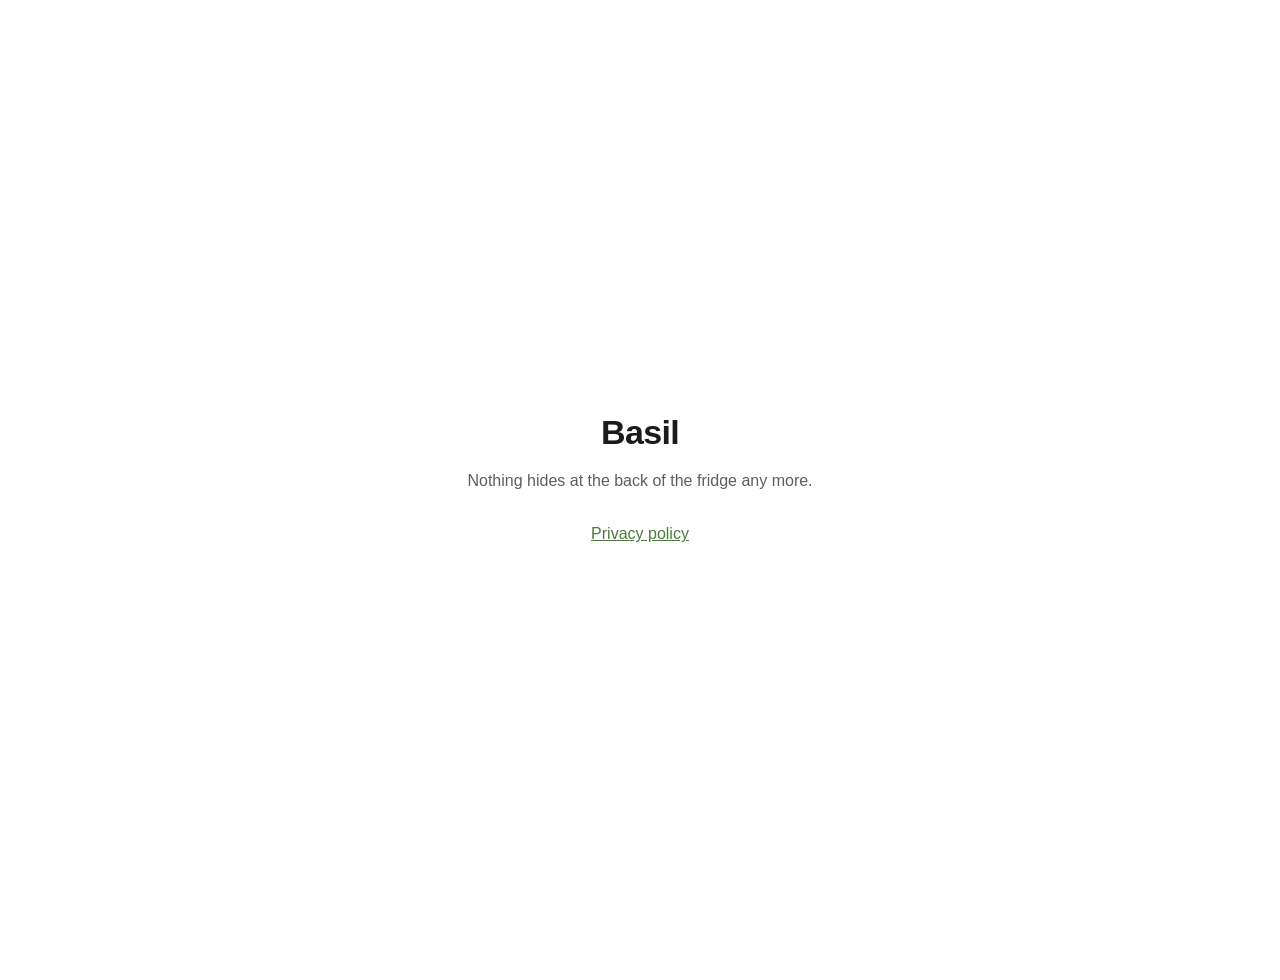
==== index.html @ 4e216441 "Trang Basil và chính sách quyền riêng tư Co-Authored-By: Claude Opus 5 <noreply@anthropic.com>" ====
<!doctype html>
<html lang="en">
<head>
<meta charset="utf-8">
<meta name="viewport" content="width=device-width, initial-scale=1">
<title>Basil</title>
<style>
  :root {
    color-scheme: light dark;
    --bg: #ffffff; --fg: #1a1c19; --muted: #5b6157; --accent: #4b7a3c;
  }
  @media (prefers-color-scheme: dark) {
    :root { --bg: #12140f; --fg: #e3e5de; --muted: #a8b0a2; --accent: #9ccb87; }
  }
  body {
    margin: 0; min-height: 100vh; display: grid; place-items: center;
    padding: 40px 20px; background: var(--bg); color: var(--fg);
    font: 16px/1.6 -apple-system, BlinkMacSystemFont, "Segoe UI", Roboto, Helvetica, Arial, sans-serif;
  }
  main { max-width: 460px; text-align: center; }
  h1 { font-size: 34px; margin: 0 0 8px; letter-spacing: -0.02em; }
  p { color: var(--muted); margin: 0 0 28px; }
  a { color: var(--accent); }
</style>
</head>
<body>
<main>
  <h1>Basil</h1>
  <p>Nothing hides at the back of the fridge any more.</p>
  <p><a href="privacy.html">Privacy policy</a></p>
</main>
</body>
</html>
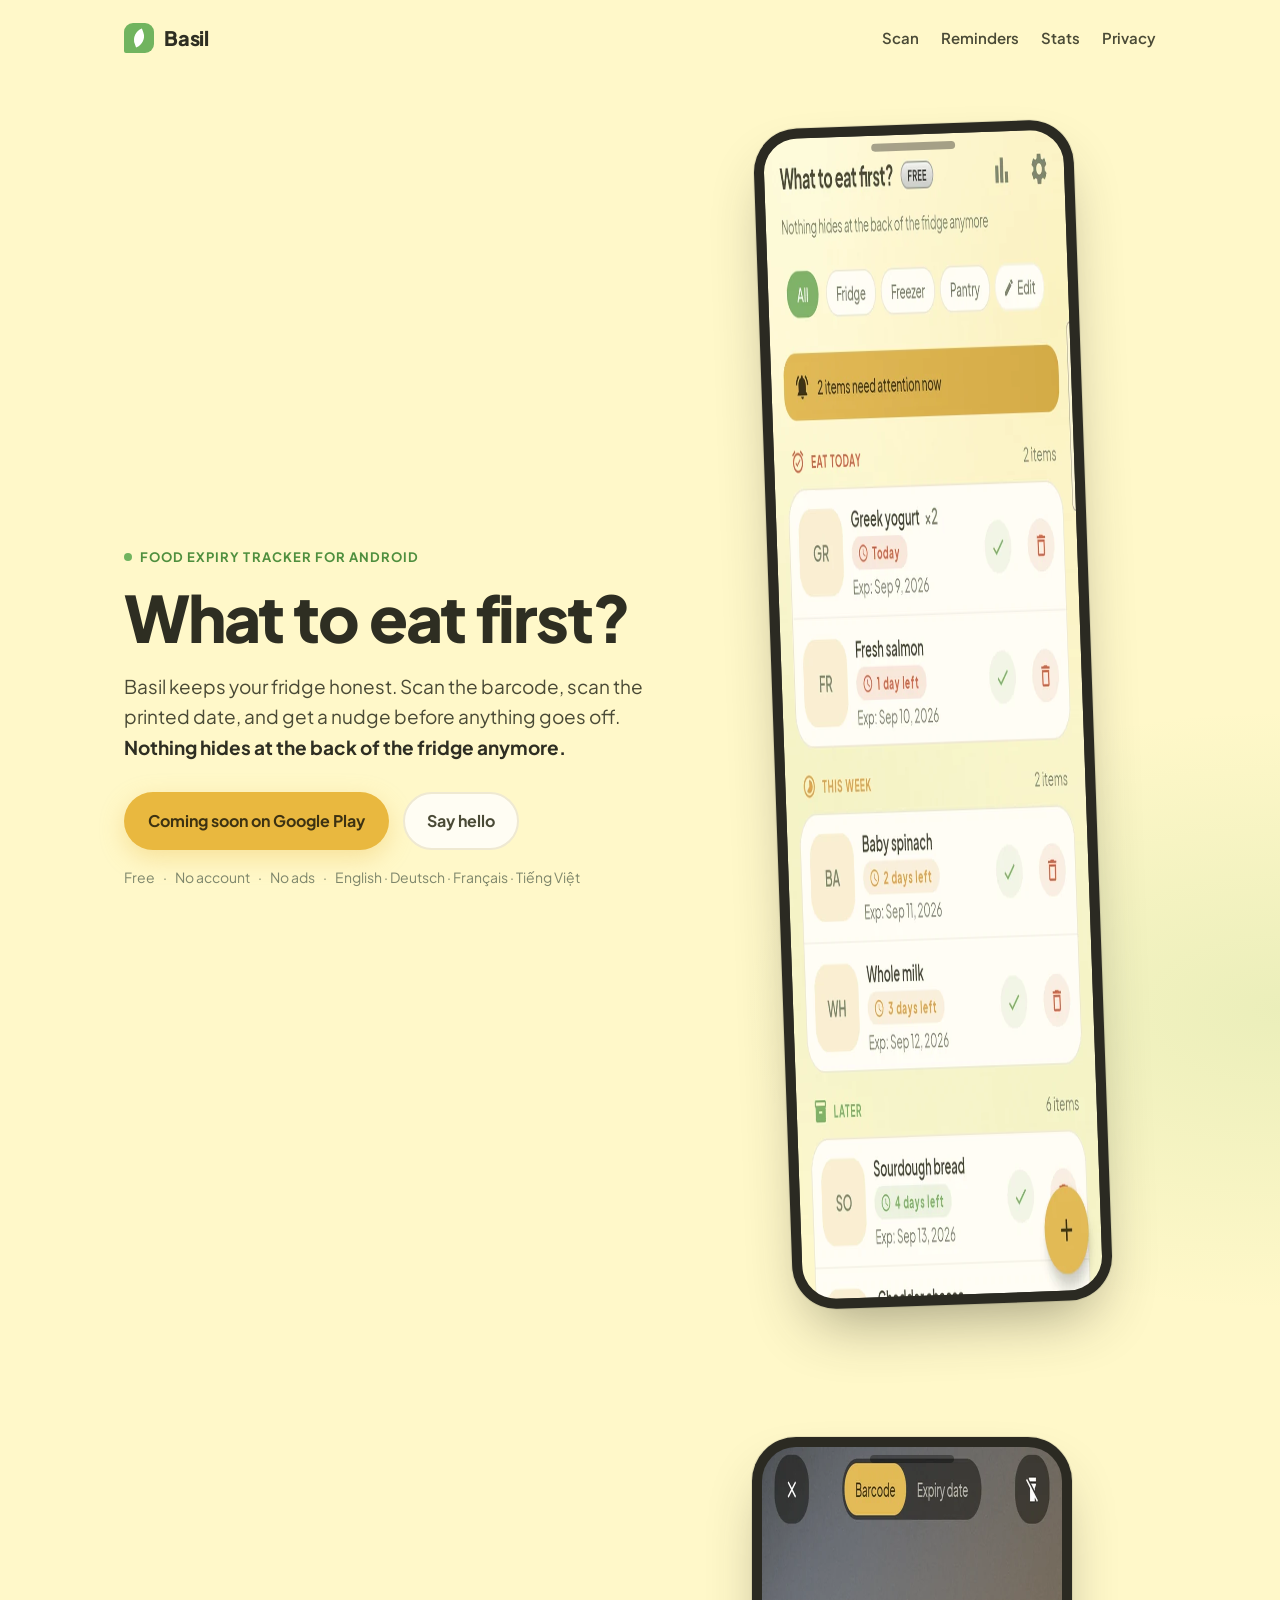
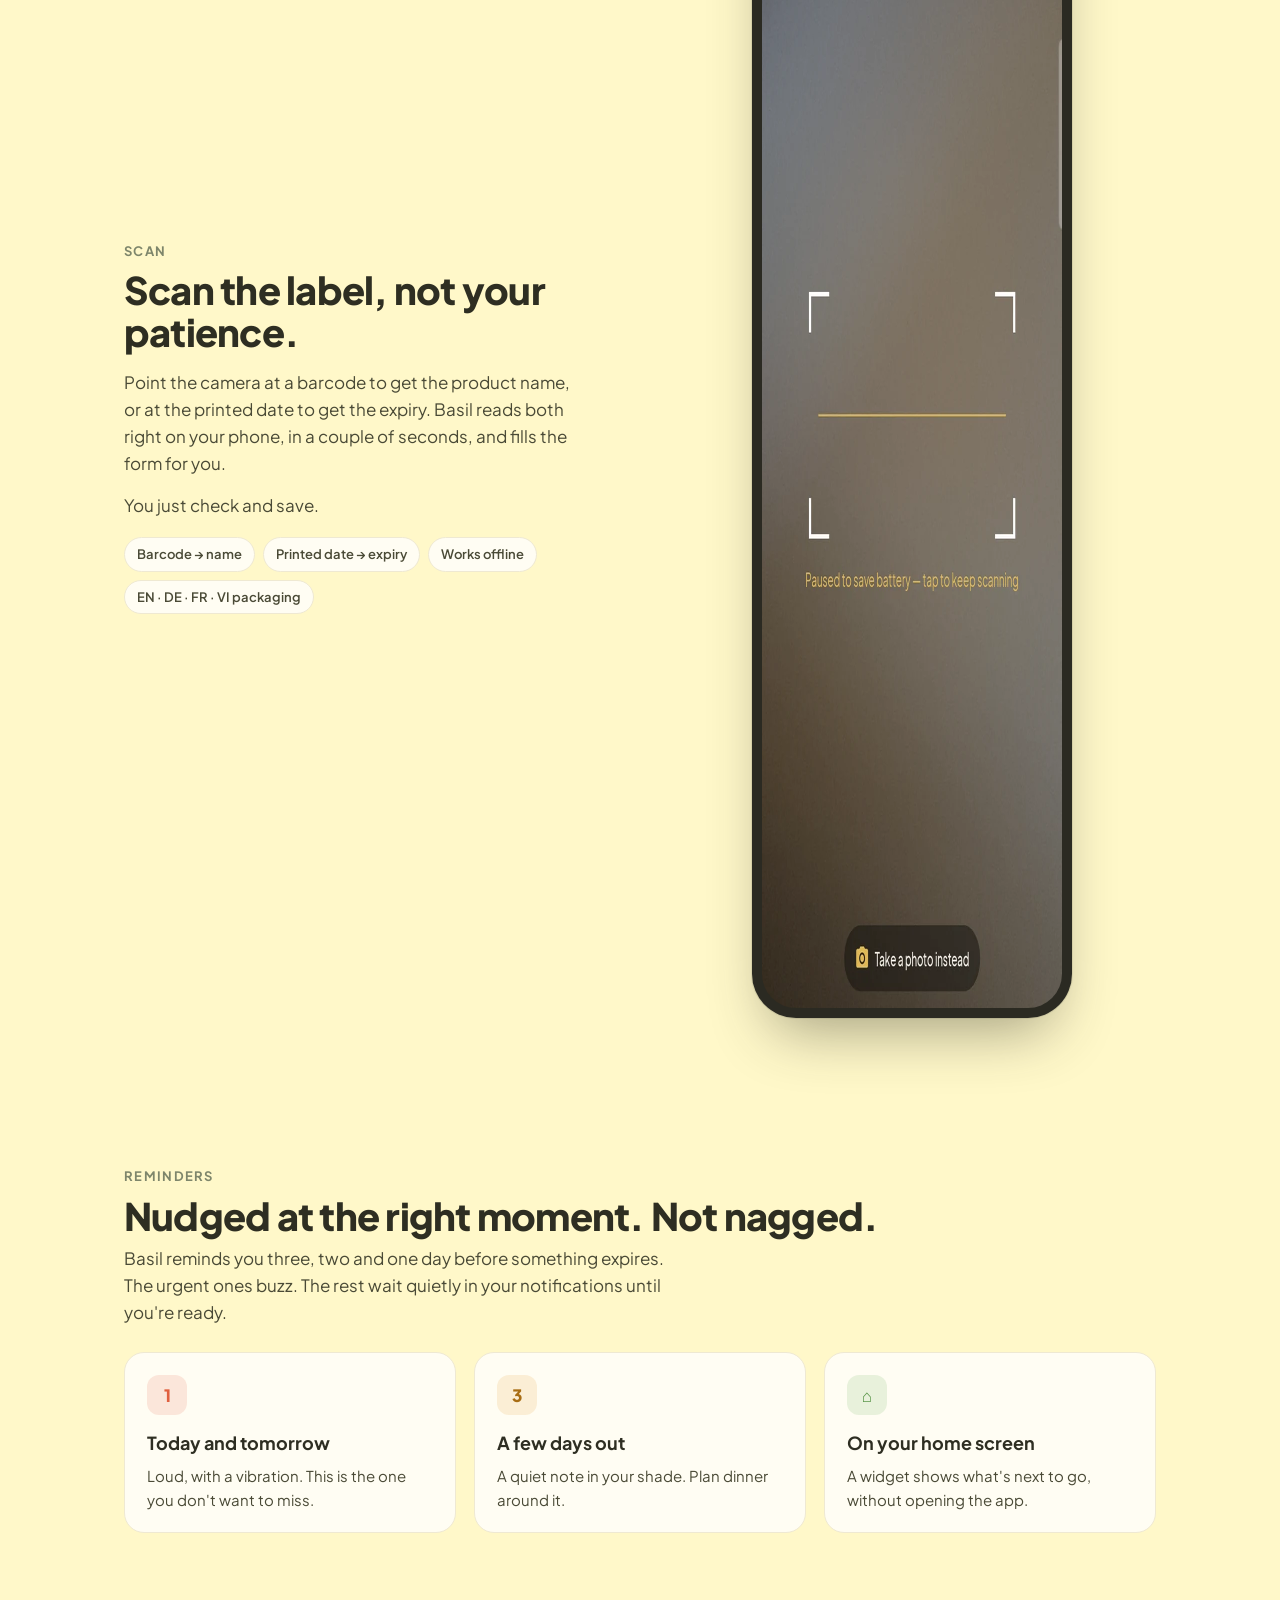
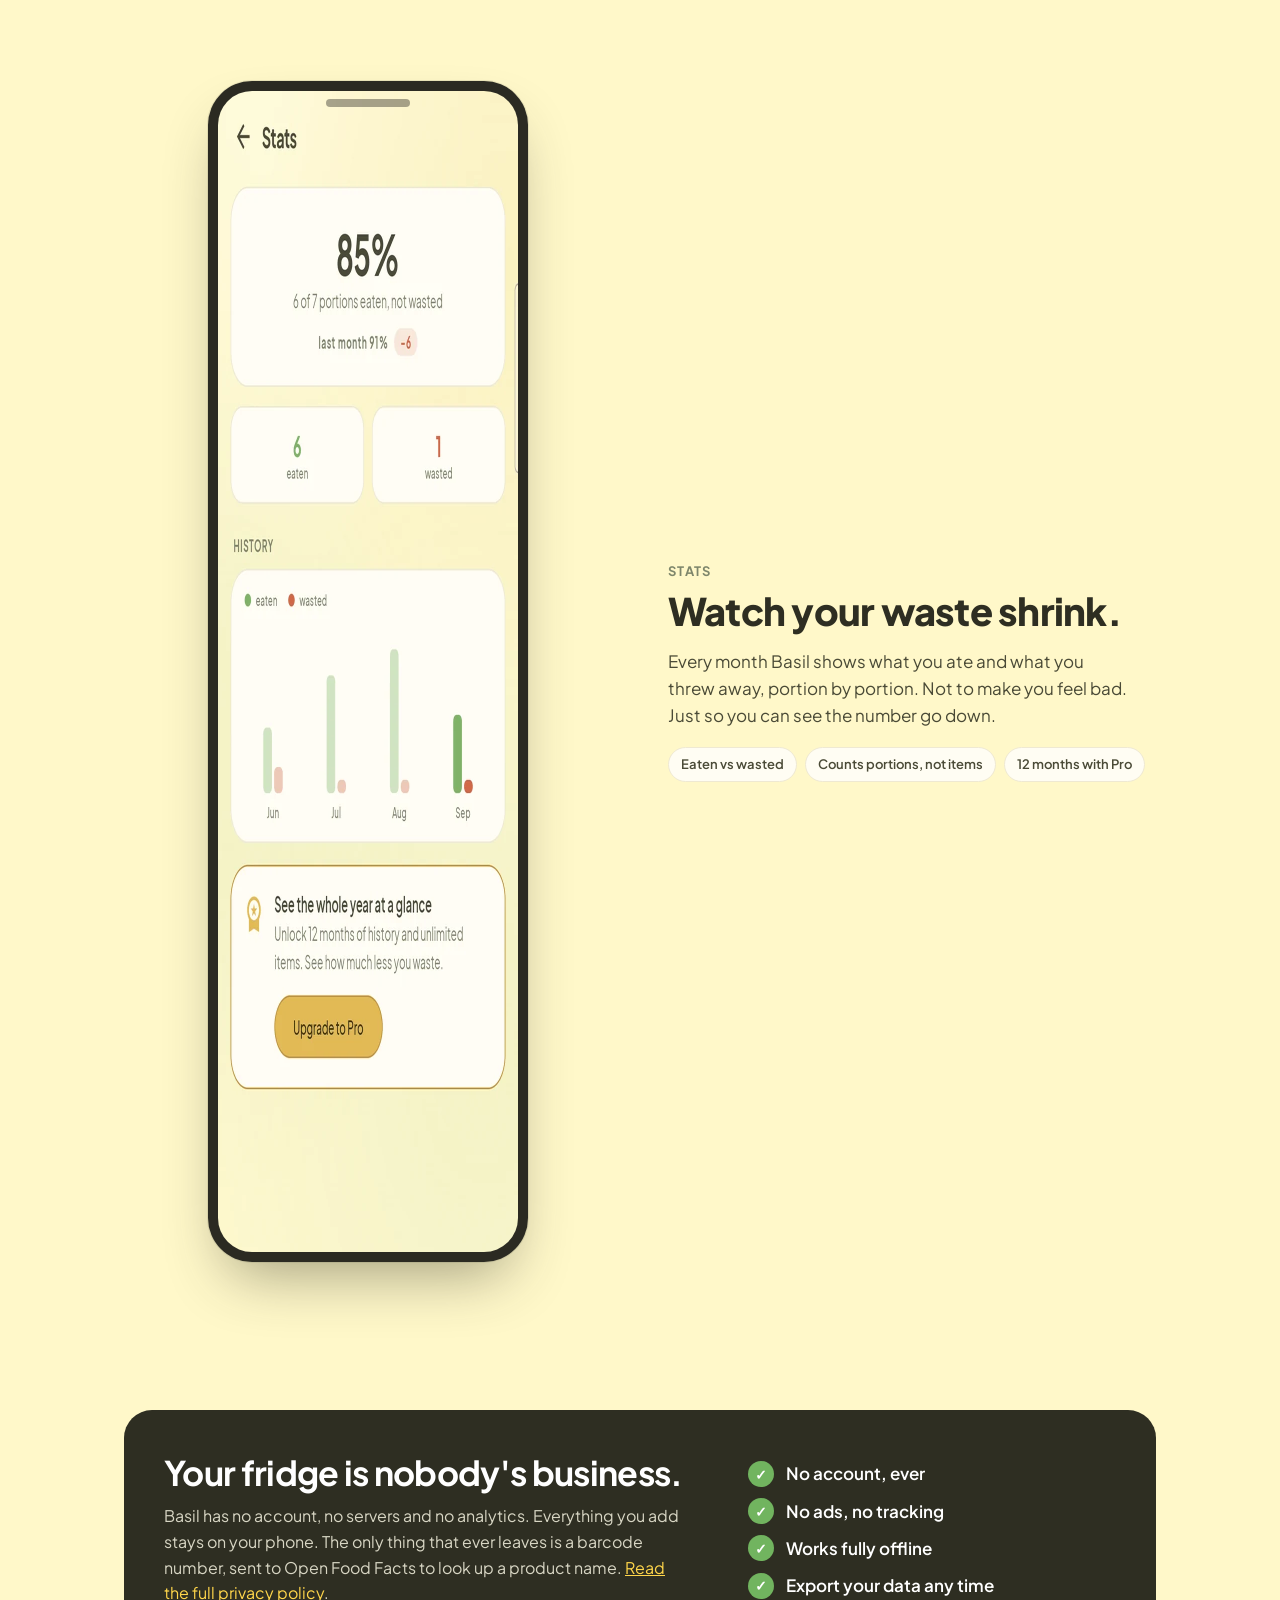
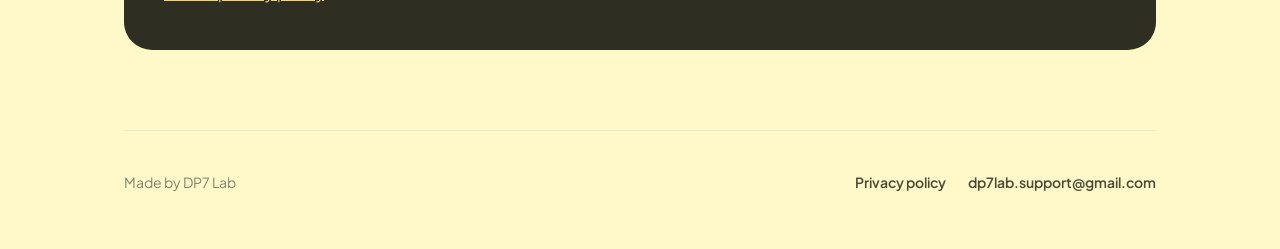
==== commit fbcbf6d1: "Trang giới thiệu Basil với ảnh chụp từ app Co-Authored-By: Claude Fable 5.1 <noreply@anthropic.com>" ====
--- a/index.html
+++ b/index.html
@@ -3,31 +3,224 @@
 <head>
 <meta charset="utf-8">
 <meta name="viewport" content="width=device-width, initial-scale=1">
-<title>Basil</title>
+<title>Basil — What to eat first?</title>
+<meta name="description" content="Basil is a food expiry tracker for Android. Scan the barcode, scan the printed date, and get a nudge before anything goes off. No account, no ads, nothing leaves your phone.">
+<meta property="og:title" content="Basil — What to eat first?">
+<meta property="og:description" content="Scan the label, get reminded before it goes off, watch your waste shrink. Free, private, no account.">
+<meta property="og:image" content="https://dp7lab.github.io/basil/img/home.webp">
+<link rel="preconnect" href="https://fonts.googleapis.com">
+<link rel="preconnect" href="https://fonts.gstatic.com" crossorigin>
+<link href="https://fonts.googleapis.com/css2?family=Plus+Jakarta+Sans:wght@400;500;600;700;800&display=swap" rel="stylesheet">
 <style>
   :root {
-    color-scheme: light dark;
-    --bg: #ffffff; --fg: #1a1c19; --muted: #5b6157; --accent: #4b7a3c;
+    color-scheme: light;
+    --cream: #FFF8C9;
+    --cream-2: #FFFCE3;
+    --paper: #FFFDF3;
+    --butter: #E9B83F;
+    --butter-deep: #DCA82C;
+    --on-butter: #3D3212;
+    --leaf: #71B45F;
+    --leaf-deep: #4F8F3E;
+    --ink: #4A4A36;
+    --ink-2: #2E2E22;
+    --muted: #7E866B;
+    --border: #EFE9D2;
+    --urgent: #E0603F;
+    --amber: #E6A23C;
+    --frame: #2B2A22;
   }
-  @media (prefers-color-scheme: dark) {
-    :root { --bg: #12140f; --fg: #e3e5de; --muted: #a8b0a2; --accent: #9ccb87; }
+  * { box-sizing: border-box; }
+  html { scroll-behavior: smooth; }
+  body {
+    margin: 0;
+    background: var(--cream);
+    background-image:
+      radial-gradient(1200px 600px at 10% -10%, #FFFDF0 0%, transparent 60%),
+      radial-gradient(900px 500px at 100% 20%, rgba(113,180,95,.14) 0%, transparent 60%);
+    color: var(--ink);
+    font-family: "Plus Jakarta Sans", -apple-system, BlinkMacSystemFont, "Segoe UI", Roboto, Helvetica, Arial, sans-serif;
+    font-size: 17px; line-height: 1.6;
+    -webkit-font-smoothing: antialiased;
   }
-  body {
-    margin: 0; min-height: 100vh; display: grid; place-items: center;
-    padding: 40px 20px; background: var(--bg); color: var(--fg);
-    font: 16px/1.6 -apple-system, BlinkMacSystemFont, "Segoe UI", Roboto, Helvetica, Arial, sans-serif;
+  a { color: var(--leaf-deep); }
+  img { max-width: 100%; display: block; }
+  .wrap { max-width: 1080px; margin: 0 auto; padding: 0 24px; }
+
+  /* nav */
+  nav { display: flex; align-items: center; justify-content: space-between; padding: 22px 0; }
+  .brand { display: flex; align-items: center; gap: 10px; font-weight: 800; font-size: 20px; color: var(--ink-2); text-decoration: none; letter-spacing: -0.01em; }
+  .brand .leaf { width: 30px; height: 30px; border-radius: 9px 9px 9px 2px; background: var(--leaf); display: grid; place-items: center; }
+  .brand .leaf::after { content: ""; width: 12px; height: 16px; background: #fff; border-radius: 12px 0 12px 0; transform: rotate(-20deg); }
+  nav .links { display: flex; gap: 22px; font-size: 15px; font-weight: 600; }
+  nav .links a { color: var(--ink); text-decoration: none; }
+  nav .links a:hover { color: var(--leaf-deep); }
+
+  /* hero */
+  .hero { display: grid; grid-template-columns: 1.1fr .9fr; gap: 40px; align-items: center; padding: 48px 0 40px; }
+  .eyebrow { display: inline-flex; align-items: center; gap: 8px; font-size: 13px; font-weight: 700; letter-spacing: .08em; text-transform: uppercase; color: var(--leaf-deep); margin-bottom: 18px; }
+  .eyebrow::before { content: ""; width: 8px; height: 8px; border-radius: 50%; background: var(--leaf); }
+  h1 { font-size: clamp(40px, 6vw, 64px); line-height: 1.02; letter-spacing: -0.03em; margin: 0 0 20px; color: var(--ink-2); font-weight: 800; }
+  .lead { font-size: 19px; color: var(--ink); max-width: 520px; margin: 0 0 30px; }
+  .lead strong { color: var(--ink-2); }
+  .cta { display: flex; flex-wrap: wrap; gap: 14px; align-items: center; }
+  .btn { display: inline-flex; align-items: center; gap: 10px; padding: 14px 22px; border-radius: 999px; font-weight: 700; text-decoration: none; font-size: 16px; border: 2px solid transparent; }
+  .btn-primary { background: var(--butter); color: var(--on-butter); box-shadow: 0 8px 24px rgba(233,184,63,.35); }
+  .btn-primary:hover { background: var(--butter-deep); }
+  .btn-ghost { border-color: var(--border); color: var(--ink); background: var(--paper); }
+  .btn-ghost:hover { border-color: var(--leaf); }
+  .fineprint { margin-top: 16px; font-size: 14px; color: var(--muted); }
+  .fineprint span + span::before { content: "·"; margin: 0 8px; }
+
+  /* phone */
+  .phone { position: relative; width: min(320px, 80vw); margin: 0 auto; padding: 10px; background: var(--frame); border-radius: 44px; box-shadow: 0 30px 60px -20px rgba(46,46,34,.45), 0 0 0 1px rgba(0,0,0,.08); }
+  .phone img { border-radius: 34px; }
+  .phone::before { content: ""; position: absolute; top: 18px; left: 50%; transform: translateX(-50%); width: 84px; height: 8px; border-radius: 8px; background: rgba(0,0,0,.35); }
+  .hero .phone { transform: rotate(-2deg); }
+
+  /* features */
+  section { padding: 56px 0; }
+  .section-title { font-size: 13px; font-weight: 700; letter-spacing: .1em; text-transform: uppercase; color: var(--muted); margin: 0 0 8px; }
+  .feature { display: grid; grid-template-columns: 1fr 1fr; gap: 56px; align-items: center; padding: 36px 0; }
+  .feature:nth-child(even) .copy { order: 2; }
+  .feature h2 { font-size: clamp(28px, 3.6vw, 38px); line-height: 1.1; letter-spacing: -0.02em; margin: 0 0 16px; color: var(--ink-2); font-weight: 800; }
+  .feature p { font-size: 17px; margin: 0 0 14px; max-width: 460px; }
+  .chips { display: flex; flex-wrap: wrap; gap: 8px; margin-top: 18px; }
+  .chip { font-size: 13px; font-weight: 600; padding: 6px 12px; border-radius: 999px; background: var(--paper); border: 1px solid var(--border); color: var(--ink); }
+
+  /* reminder cards */
+  .grid3 { display: grid; grid-template-columns: repeat(3, 1fr); gap: 18px; margin-top: 26px; }
+  .card { background: var(--paper); border: 1px solid var(--border); border-radius: 20px; padding: 22px 22px 20px; }
+  .card .k { display: inline-grid; place-items: center; width: 40px; height: 40px; border-radius: 12px; font-weight: 800; margin-bottom: 14px; }
+  .k-urgent { background: rgba(224,96,63,.14); color: var(--urgent); }
+  .k-amber { background: rgba(230,162,60,.16); color: #A86D14; }
+  .k-leaf { background: rgba(113,180,95,.16); color: var(--leaf-deep); }
+  .card h3 { margin: 0 0 6px; font-size: 18px; color: var(--ink-2); }
+  .card p { margin: 0; font-size: 15px; color: var(--ink); }
+
+  /* privacy band */
+  .band { background: var(--ink-2); color: #F2F0DF; border-radius: 28px; padding: 44px 40px; display: grid; grid-template-columns: 1.2fr .8fr; gap: 32px; align-items: center; }
+  .band h2 { margin: 0 0 12px; font-size: clamp(26px, 3.2vw, 34px); letter-spacing: -0.02em; line-height: 1.1; color: #fff; }
+  .band p { margin: 0; color: #D8D6C4; font-size: 16px; max-width: 520px; }
+  .band a { color: #FFD64B; }
+  .band ul { list-style: none; margin: 0; padding: 0; display: grid; gap: 10px; }
+  .band li { display: flex; align-items: center; gap: 12px; font-weight: 600; color: #fff; }
+  .band li::before { content: "✓"; width: 26px; height: 26px; border-radius: 50%; background: var(--leaf); color: #fff; display: grid; place-items: center; font-size: 14px; flex: none; }
+
+  footer { padding: 40px 0 56px; color: var(--muted); font-size: 14px; display: flex; flex-wrap: wrap; gap: 14px 24px; justify-content: space-between; align-items: center; border-top: 1px solid var(--border); margin-top: 24px; }
+  footer a { color: var(--ink); text-decoration: none; font-weight: 600; }
+  footer a:hover { color: var(--leaf-deep); }
+
+  @media (max-width: 820px) {
+    .hero { grid-template-columns: 1fr; text-align: center; padding-top: 24px; }
+    .lead { margin-inline: auto; }
+    .cta { justify-content: center; }
+    .hero .phone { transform: none; margin-top: 12px; }
+    .feature { grid-template-columns: 1fr; gap: 28px; text-align: center; }
+    .feature:nth-child(even) .copy { order: 0; }
+    .feature p { margin-inline: auto; }
+    .chips { justify-content: center; }
+    .grid3 { grid-template-columns: 1fr; }
+    .band { grid-template-columns: 1fr; padding: 32px 24px; }
+    nav .links { display: none; }
   }
-  main { max-width: 460px; text-align: center; }
-  h1 { font-size: 34px; margin: 0 0 8px; letter-spacing: -0.02em; }
-  p { color: var(--muted); margin: 0 0 28px; }
-  a { color: var(--accent); }
 </style>
 </head>
 <body>
-<main>
-  <h1>Basil</h1>
-  <p>Nothing hides at the back of the fridge any more.</p>
-  <p><a href="privacy.html">Privacy policy</a></p>
-</main>
+<div class="wrap">
+
+  <nav>
+    <a class="brand" href="#"><span class="leaf"></span>Basil</a>
+    <div class="links">
+      <a href="#scan">Scan</a>
+      <a href="#remind">Reminders</a>
+      <a href="#stats">Stats</a>
+      <a href="#privacy">Privacy</a>
+    </div>
+  </nav>
+
+  <header class="hero">
+    <div>
+      <div class="eyebrow">Food expiry tracker for Android</div>
+      <h1>What to eat first?</h1>
+      <p class="lead">Basil keeps your fridge honest. Scan the barcode, scan the printed date, and get a nudge before anything goes off. <strong>Nothing hides at the back of the fridge anymore.</strong></p>
+      <div class="cta">
+        <a class="btn btn-primary" href="#scan">Coming soon on Google Play</a>
+        <a class="btn btn-ghost" href="mailto:dp7lab.support@gmail.com?subject=Basil">Say hello</a>
+      </div>
+      <div class="fineprint"><span>Free</span><span>No account</span><span>No ads</span><span>English · Deutsch · Français · Tiếng Việt</span></div>
+    </div>
+    <div class="phone"><img src="img/home.webp" width="600" height="1161" alt="Basil home screen showing items sorted by urgency: eat today, this week, later"></div>
+  </header>
+
+  <section id="scan">
+    <div class="feature">
+      <div class="copy">
+        <div class="section-title">Scan</div>
+        <h2>Scan the label, not your patience.</h2>
+        <p>Point the camera at a barcode to get the product name, or at the printed date to get the expiry. Basil reads both right on your phone, in a couple of seconds, and fills the form for you.</p>
+        <p>You just check and save.</p>
+        <div class="chips">
+          <span class="chip">Barcode → name</span>
+          <span class="chip">Printed date → expiry</span>
+          <span class="chip">Works offline</span>
+          <span class="chip">EN · DE · FR · VI packaging</span>
+        </div>
+      </div>
+      <div class="phone"><img src="img/scan.webp" width="600" height="1161" alt="Basil scanner with barcode and expiry date modes" loading="lazy"></div>
+    </div>
+  </section>
+
+  <section id="remind">
+    <div class="section-title">Reminders</div>
+    <h2 style="font-size:clamp(28px,3.6vw,38px);letter-spacing:-.02em;line-height:1.1;margin:0 0 8px;color:var(--ink-2);font-weight:800">Nudged at the right moment. Not nagged.</h2>
+    <p style="max-width:560px;margin:0">Basil reminds you three, two and one day before something expires. The urgent ones buzz. The rest wait quietly in your notifications until you're ready.</p>
+    <div class="grid3">
+      <div class="card"><div class="k k-urgent">1</div><h3>Today and tomorrow</h3><p>Loud, with a vibration. This is the one you don't want to miss.</p></div>
+      <div class="card"><div class="k k-amber">3</div><h3>A few days out</h3><p>A quiet note in your shade. Plan dinner around it.</p></div>
+      <div class="card"><div class="k k-leaf">⌂</div><h3>On your home screen</h3><p>A widget shows what's next to go, without opening the app.</p></div>
+    </div>
+  </section>
+
+  <section id="stats">
+    <div class="feature">
+      <div class="phone"><img src="img/stats.webp" width="600" height="1161" alt="Basil stats screen with monthly eaten versus wasted bars" loading="lazy"></div>
+      <div class="copy">
+        <div class="section-title">Stats</div>
+        <h2>Watch your waste shrink.</h2>
+        <p>Every month Basil shows what you ate and what you threw away, portion by portion. Not to make you feel bad. Just so you can see the number go down.</p>
+        <div class="chips">
+          <span class="chip">Eaten vs wasted</span>
+          <span class="chip">Counts portions, not items</span>
+          <span class="chip">12 months with Pro</span>
+        </div>
+      </div>
+    </div>
+  </section>
+
+  <section id="privacy">
+    <div class="band">
+      <div>
+        <h2>Your fridge is nobody's business.</h2>
+        <p>Basil has no account, no servers and no analytics. Everything you add stays on your phone. The only thing that ever leaves is a barcode number, sent to Open Food Facts to look up a product name. <a href="privacy.html">Read the full privacy policy</a>.</p>
+      </div>
+      <ul>
+        <li>No account, ever</li>
+        <li>No ads, no tracking</li>
+        <li>Works fully offline</li>
+        <li>Export your data any time</li>
+      </ul>
+    </div>
+  </section>
+
+  <footer>
+    <div>Made by DP7 Lab</div>
+    <div style="display:flex;gap:22px">
+      <a href="privacy.html">Privacy policy</a>
+      <a href="mailto:dp7lab.support@gmail.com">dp7lab.support@gmail.com</a>
+    </div>
+  </footer>
+
+</div>
 </body>
 </html>
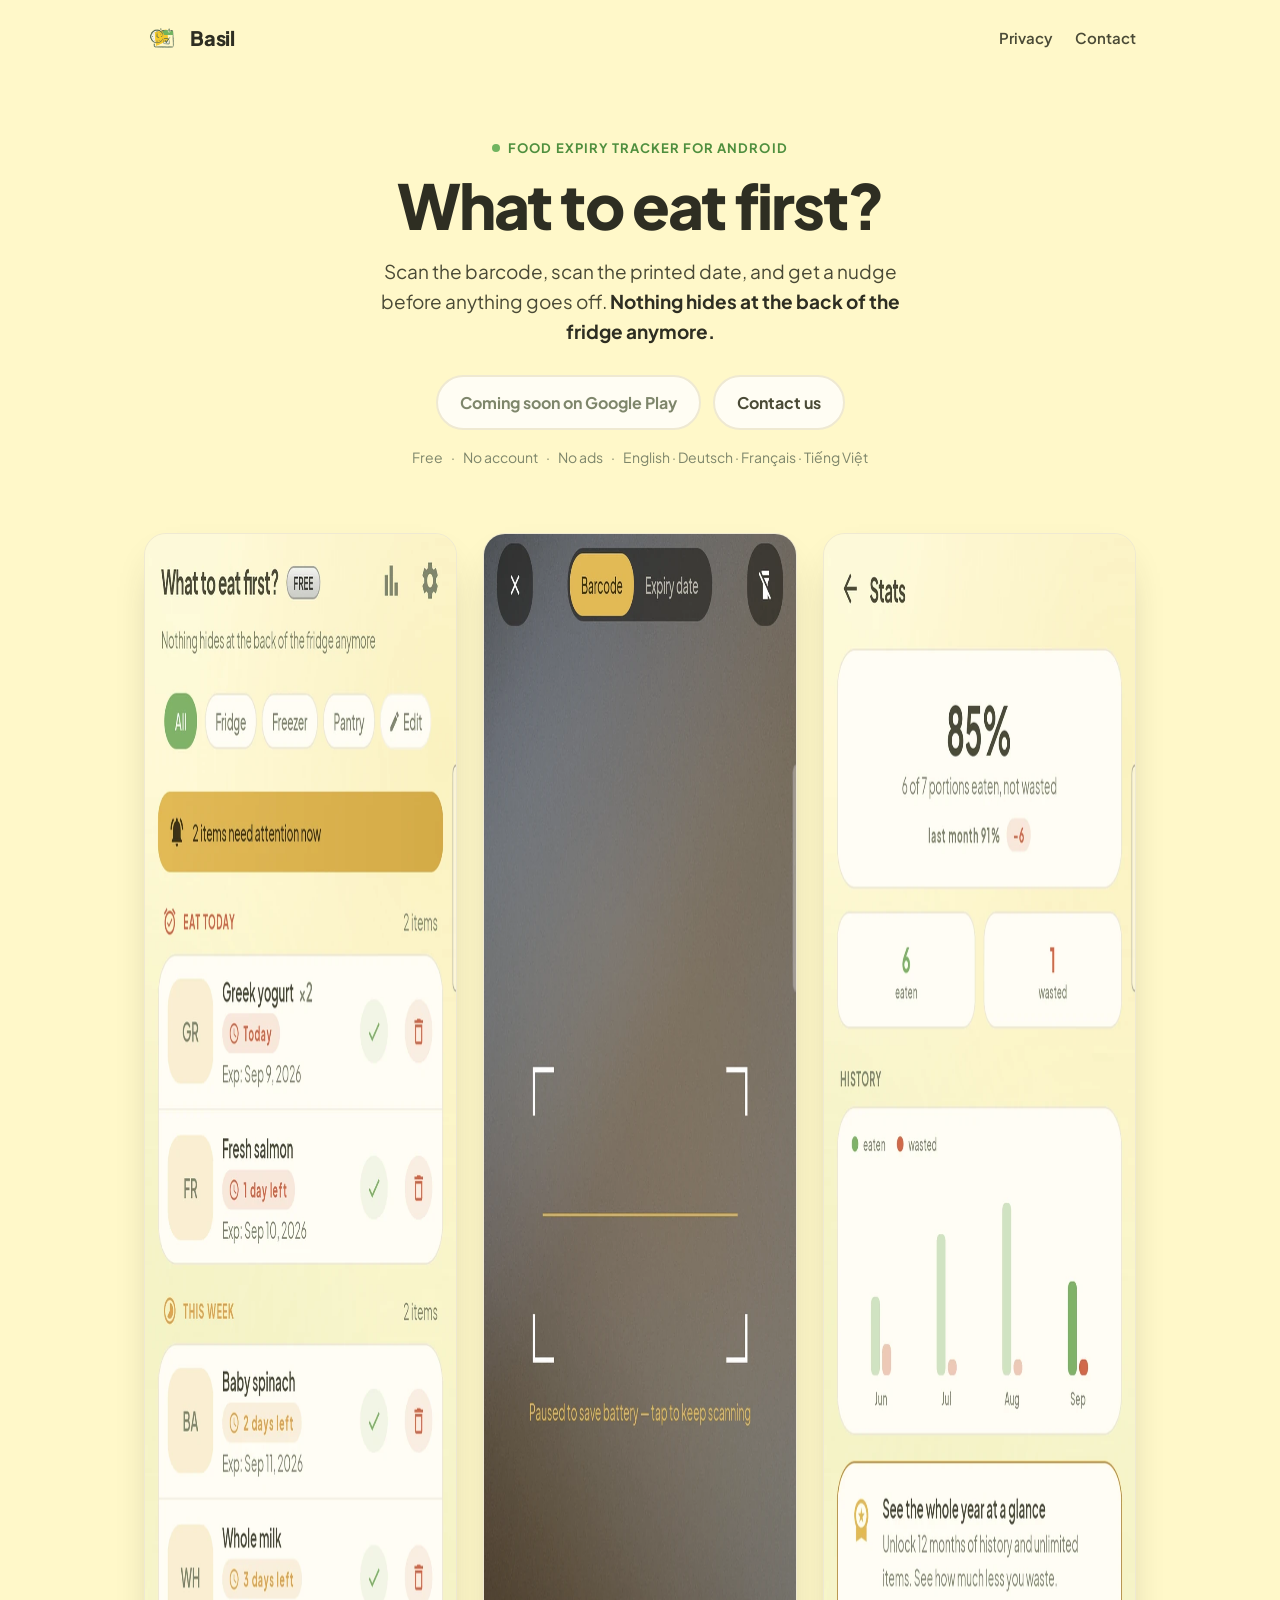
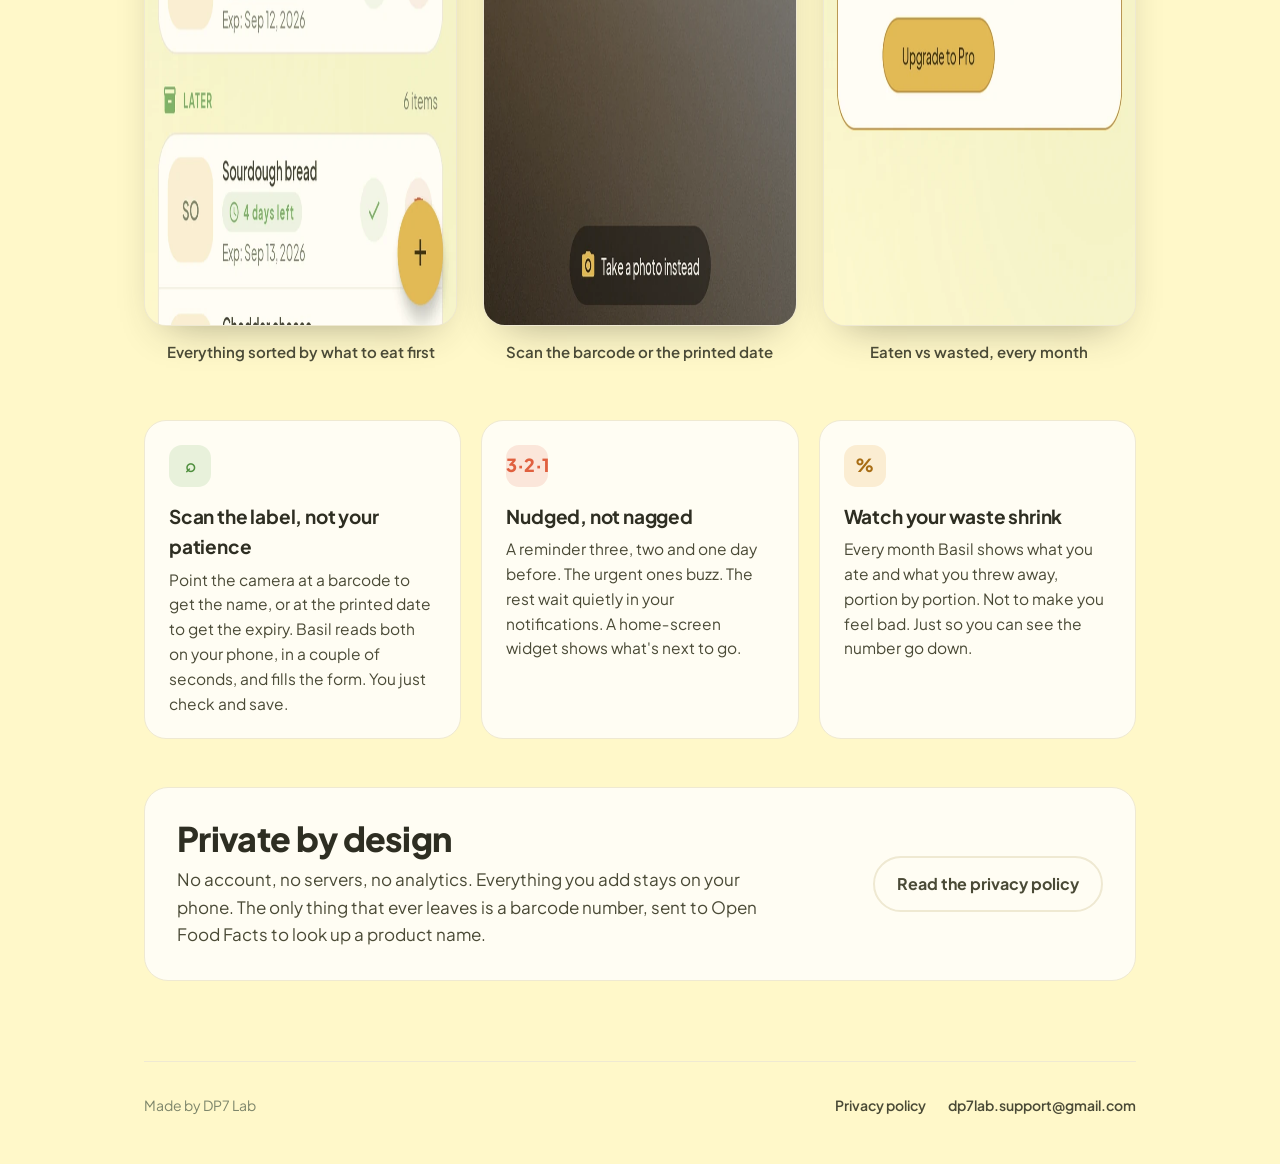
==== commit 0b678216: "Làm lại trang giới thiệu: logo thật, ảnh không khung giả, bố cục gọn, chính sách cùng thiết kế Co-Au" ====
--- a/index.html
+++ b/index.html
@@ -8,214 +8,83 @@
 <meta property="og:title" content="Basil — What to eat first?">
 <meta property="og:description" content="Scan the label, get reminded before it goes off, watch your waste shrink. Free, private, no account.">
 <meta property="og:image" content="https://dp7lab.github.io/basil/img/home.webp">
+<link rel="icon" type="image/png" href="img/favicon.png">
+<link rel="apple-touch-icon" href="img/apple-touch-icon.png">
 <link rel="preconnect" href="https://fonts.googleapis.com">
 <link rel="preconnect" href="https://fonts.gstatic.com" crossorigin>
 <link href="https://fonts.googleapis.com/css2?family=Plus+Jakarta+Sans:wght@400;500;600;700;800&display=swap" rel="stylesheet">
-<style>
-  :root {
-    color-scheme: light;
-    --cream: #FFF8C9;
-    --cream-2: #FFFCE3;
-    --paper: #FFFDF3;
-    --butter: #E9B83F;
-    --butter-deep: #DCA82C;
-    --on-butter: #3D3212;
-    --leaf: #71B45F;
-    --leaf-deep: #4F8F3E;
-    --ink: #4A4A36;
-    --ink-2: #2E2E22;
-    --muted: #7E866B;
-    --border: #EFE9D2;
-    --urgent: #E0603F;
-    --amber: #E6A23C;
-    --frame: #2B2A22;
-  }
-  * { box-sizing: border-box; }
-  html { scroll-behavior: smooth; }
-  body {
-    margin: 0;
-    background: var(--cream);
-    background-image:
-      radial-gradient(1200px 600px at 10% -10%, #FFFDF0 0%, transparent 60%),
-      radial-gradient(900px 500px at 100% 20%, rgba(113,180,95,.14) 0%, transparent 60%);
-    color: var(--ink);
-    font-family: "Plus Jakarta Sans", -apple-system, BlinkMacSystemFont, "Segoe UI", Roboto, Helvetica, Arial, sans-serif;
-    font-size: 17px; line-height: 1.6;
-    -webkit-font-smoothing: antialiased;
-  }
-  a { color: var(--leaf-deep); }
-  img { max-width: 100%; display: block; }
-  .wrap { max-width: 1080px; margin: 0 auto; padding: 0 24px; }
-
-  /* nav */
-  nav { display: flex; align-items: center; justify-content: space-between; padding: 22px 0; }
-  .brand { display: flex; align-items: center; gap: 10px; font-weight: 800; font-size: 20px; color: var(--ink-2); text-decoration: none; letter-spacing: -0.01em; }
-  .brand .leaf { width: 30px; height: 30px; border-radius: 9px 9px 9px 2px; background: var(--leaf); display: grid; place-items: center; }
-  .brand .leaf::after { content: ""; width: 12px; height: 16px; background: #fff; border-radius: 12px 0 12px 0; transform: rotate(-20deg); }
-  nav .links { display: flex; gap: 22px; font-size: 15px; font-weight: 600; }
-  nav .links a { color: var(--ink); text-decoration: none; }
-  nav .links a:hover { color: var(--leaf-deep); }
-
-  /* hero */
-  .hero { display: grid; grid-template-columns: 1.1fr .9fr; gap: 40px; align-items: center; padding: 48px 0 40px; }
-  .eyebrow { display: inline-flex; align-items: center; gap: 8px; font-size: 13px; font-weight: 700; letter-spacing: .08em; text-transform: uppercase; color: var(--leaf-deep); margin-bottom: 18px; }
-  .eyebrow::before { content: ""; width: 8px; height: 8px; border-radius: 50%; background: var(--leaf); }
-  h1 { font-size: clamp(40px, 6vw, 64px); line-height: 1.02; letter-spacing: -0.03em; margin: 0 0 20px; color: var(--ink-2); font-weight: 800; }
-  .lead { font-size: 19px; color: var(--ink); max-width: 520px; margin: 0 0 30px; }
-  .lead strong { color: var(--ink-2); }
-  .cta { display: flex; flex-wrap: wrap; gap: 14px; align-items: center; }
-  .btn { display: inline-flex; align-items: center; gap: 10px; padding: 14px 22px; border-radius: 999px; font-weight: 700; text-decoration: none; font-size: 16px; border: 2px solid transparent; }
-  .btn-primary { background: var(--butter); color: var(--on-butter); box-shadow: 0 8px 24px rgba(233,184,63,.35); }
-  .btn-primary:hover { background: var(--butter-deep); }
-  .btn-ghost { border-color: var(--border); color: var(--ink); background: var(--paper); }
-  .btn-ghost:hover { border-color: var(--leaf); }
-  .fineprint { margin-top: 16px; font-size: 14px; color: var(--muted); }
-  .fineprint span + span::before { content: "·"; margin: 0 8px; }
-
-  /* phone */
-  .phone { position: relative; width: min(320px, 80vw); margin: 0 auto; padding: 10px; background: var(--frame); border-radius: 44px; box-shadow: 0 30px 60px -20px rgba(46,46,34,.45), 0 0 0 1px rgba(0,0,0,.08); }
-  .phone img { border-radius: 34px; }
-  .phone::before { content: ""; position: absolute; top: 18px; left: 50%; transform: translateX(-50%); width: 84px; height: 8px; border-radius: 8px; background: rgba(0,0,0,.35); }
-  .hero .phone { transform: rotate(-2deg); }
-
-  /* features */
-  section { padding: 56px 0; }
-  .section-title { font-size: 13px; font-weight: 700; letter-spacing: .1em; text-transform: uppercase; color: var(--muted); margin: 0 0 8px; }
-  .feature { display: grid; grid-template-columns: 1fr 1fr; gap: 56px; align-items: center; padding: 36px 0; }
-  .feature:nth-child(even) .copy { order: 2; }
-  .feature h2 { font-size: clamp(28px, 3.6vw, 38px); line-height: 1.1; letter-spacing: -0.02em; margin: 0 0 16px; color: var(--ink-2); font-weight: 800; }
-  .feature p { font-size: 17px; margin: 0 0 14px; max-width: 460px; }
-  .chips { display: flex; flex-wrap: wrap; gap: 8px; margin-top: 18px; }
-  .chip { font-size: 13px; font-weight: 600; padding: 6px 12px; border-radius: 999px; background: var(--paper); border: 1px solid var(--border); color: var(--ink); }
-
-  /* reminder cards */
-  .grid3 { display: grid; grid-template-columns: repeat(3, 1fr); gap: 18px; margin-top: 26px; }
-  .card { background: var(--paper); border: 1px solid var(--border); border-radius: 20px; padding: 22px 22px 20px; }
-  .card .k { display: inline-grid; place-items: center; width: 40px; height: 40px; border-radius: 12px; font-weight: 800; margin-bottom: 14px; }
-  .k-urgent { background: rgba(224,96,63,.14); color: var(--urgent); }
-  .k-amber { background: rgba(230,162,60,.16); color: #A86D14; }
-  .k-leaf { background: rgba(113,180,95,.16); color: var(--leaf-deep); }
-  .card h3 { margin: 0 0 6px; font-size: 18px; color: var(--ink-2); }
-  .card p { margin: 0; font-size: 15px; color: var(--ink); }
-
-  /* privacy band */
-  .band { background: var(--ink-2); color: #F2F0DF; border-radius: 28px; padding: 44px 40px; display: grid; grid-template-columns: 1.2fr .8fr; gap: 32px; align-items: center; }
-  .band h2 { margin: 0 0 12px; font-size: clamp(26px, 3.2vw, 34px); letter-spacing: -0.02em; line-height: 1.1; color: #fff; }
-  .band p { margin: 0; color: #D8D6C4; font-size: 16px; max-width: 520px; }
-  .band a { color: #FFD64B; }
-  .band ul { list-style: none; margin: 0; padding: 0; display: grid; gap: 10px; }
-  .band li { display: flex; align-items: center; gap: 12px; font-weight: 600; color: #fff; }
-  .band li::before { content: "✓"; width: 26px; height: 26px; border-radius: 50%; background: var(--leaf); color: #fff; display: grid; place-items: center; font-size: 14px; flex: none; }
-
-  footer { padding: 40px 0 56px; color: var(--muted); font-size: 14px; display: flex; flex-wrap: wrap; gap: 14px 24px; justify-content: space-between; align-items: center; border-top: 1px solid var(--border); margin-top: 24px; }
-  footer a { color: var(--ink); text-decoration: none; font-weight: 600; }
-  footer a:hover { color: var(--leaf-deep); }
-
-  @media (max-width: 820px) {
-    .hero { grid-template-columns: 1fr; text-align: center; padding-top: 24px; }
-    .lead { margin-inline: auto; }
-    .cta { justify-content: center; }
-    .hero .phone { transform: none; margin-top: 12px; }
-    .feature { grid-template-columns: 1fr; gap: 28px; text-align: center; }
-    .feature:nth-child(even) .copy { order: 0; }
-    .feature p { margin-inline: auto; }
-    .chips { justify-content: center; }
-    .grid3 { grid-template-columns: 1fr; }
-    .band { grid-template-columns: 1fr; padding: 32px 24px; }
-    nav .links { display: none; }
-  }
-</style>
+<link rel="stylesheet" href="style.css">
 </head>
 <body>
 <div class="wrap">
 
   <nav>
-    <a class="brand" href="#"><span class="leaf"></span>Basil</a>
+    <a class="brand" href="./"><img src="img/logo.png" alt="" width="36" height="36">Basil</a>
     <div class="links">
-      <a href="#scan">Scan</a>
-      <a href="#remind">Reminders</a>
-      <a href="#stats">Stats</a>
-      <a href="#privacy">Privacy</a>
+      <a href="privacy.html">Privacy</a>
+      <a href="mailto:dp7lab.support@gmail.com">Contact</a>
     </div>
   </nav>
 
   <header class="hero">
-    <div>
-      <div class="eyebrow">Food expiry tracker for Android</div>
-      <h1>What to eat first?</h1>
-      <p class="lead">Basil keeps your fridge honest. Scan the barcode, scan the printed date, and get a nudge before anything goes off. <strong>Nothing hides at the back of the fridge anymore.</strong></p>
-      <div class="cta">
-        <a class="btn btn-primary" href="#scan">Coming soon on Google Play</a>
-        <a class="btn btn-ghost" href="mailto:dp7lab.support@gmail.com?subject=Basil">Say hello</a>
-      </div>
-      <div class="fineprint"><span>Free</span><span>No account</span><span>No ads</span><span>English · Deutsch · Français · Tiếng Việt</span></div>
+    <div class="eyebrow">Food expiry tracker for Android</div>
+    <h1>What to eat first?</h1>
+    <p class="lead">Scan the barcode, scan the printed date, and get a nudge before anything goes off. <strong>Nothing hides at the back of the fridge anymore.</strong></p>
+    <div class="cta">
+      <span class="btn btn-soon">Coming soon on Google Play</span>
+      <a class="btn btn-ghost" href="mailto:dp7lab.support@gmail.com?subject=Basil">Contact us</a>
     </div>
-    <div class="phone"><img src="img/home.webp" width="600" height="1161" alt="Basil home screen showing items sorted by urgency: eat today, this week, later"></div>
+    <div class="fineprint"><span>Free</span><span>No account</span><span>No ads</span><span>English · Deutsch · Français · Tiếng Việt</span></div>
   </header>
 
-  <section id="scan">
-    <div class="feature">
-      <div class="copy">
-        <div class="section-title">Scan</div>
-        <h2>Scan the label, not your patience.</h2>
-        <p>Point the camera at a barcode to get the product name, or at the printed date to get the expiry. Basil reads both right on your phone, in a couple of seconds, and fills the form for you.</p>
-        <p>You just check and save.</p>
-        <div class="chips">
-          <span class="chip">Barcode → name</span>
-          <span class="chip">Printed date → expiry</span>
-          <span class="chip">Works offline</span>
-          <span class="chip">EN · DE · FR · VI packaging</span>
-        </div>
+  <div class="screens">
+    <figure class="screen" style="margin:0">
+      <img src="img/home.webp" width="720" height="1393" alt="Basil home screen with items sorted by urgency">
+      <figcaption>Everything sorted by what to eat first</figcaption>
+    </figure>
+    <figure class="screen" style="margin:0">
+      <img src="img/scan.webp" width="720" height="1393" alt="Basil scanner with barcode and expiry date modes" loading="lazy">
+      <figcaption>Scan the barcode or the printed date</figcaption>
+    </figure>
+    <figure class="screen" style="margin:0">
+      <img src="img/stats.webp" width="720" height="1393" alt="Basil stats showing eaten versus wasted per month" loading="lazy">
+      <figcaption>Eaten vs wasted, every month</figcaption>
+    </figure>
+  </div>
+
+  <section>
+    <div class="features">
+      <div class="card">
+        <div class="k k-leaf">⌕</div>
+        <h3>Scan the label, not your patience</h3>
+        <p>Point the camera at a barcode to get the name, or at the printed date to get the expiry. Basil reads both on your phone, in a couple of seconds, and fills the form. You just check and save.</p>
       </div>
-      <div class="phone"><img src="img/scan.webp" width="600" height="1161" alt="Basil scanner with barcode and expiry date modes" loading="lazy"></div>
-    </div>
-  </section>
-
-  <section id="remind">
-    <div class="section-title">Reminders</div>
-    <h2 style="font-size:clamp(28px,3.6vw,38px);letter-spacing:-.02em;line-height:1.1;margin:0 0 8px;color:var(--ink-2);font-weight:800">Nudged at the right moment. Not nagged.</h2>
-    <p style="max-width:560px;margin:0">Basil reminds you three, two and one day before something expires. The urgent ones buzz. The rest wait quietly in your notifications until you're ready.</p>
-    <div class="grid3">
-      <div class="card"><div class="k k-urgent">1</div><h3>Today and tomorrow</h3><p>Loud, with a vibration. This is the one you don't want to miss.</p></div>
-      <div class="card"><div class="k k-amber">3</div><h3>A few days out</h3><p>A quiet note in your shade. Plan dinner around it.</p></div>
-      <div class="card"><div class="k k-leaf">⌂</div><h3>On your home screen</h3><p>A widget shows what's next to go, without opening the app.</p></div>
-    </div>
-  </section>
-
-  <section id="stats">
-    <div class="feature">
-      <div class="phone"><img src="img/stats.webp" width="600" height="1161" alt="Basil stats screen with monthly eaten versus wasted bars" loading="lazy"></div>
-      <div class="copy">
-        <div class="section-title">Stats</div>
-        <h2>Watch your waste shrink.</h2>
+      <div class="card">
+        <div class="k k-urgent">3·2·1</div>
+        <h3>Nudged, not nagged</h3>
+        <p>A reminder three, two and one day before. The urgent ones buzz. The rest wait quietly in your notifications. A home‑screen widget shows what's next to go.</p>
+      </div>
+      <div class="card">
+        <div class="k k-amber">%</div>
+        <h3>Watch your waste shrink</h3>
         <p>Every month Basil shows what you ate and what you threw away, portion by portion. Not to make you feel bad. Just so you can see the number go down.</p>
-        <div class="chips">
-          <span class="chip">Eaten vs wasted</span>
-          <span class="chip">Counts portions, not items</span>
-          <span class="chip">12 months with Pro</span>
-        </div>
       </div>
     </div>
   </section>
 
-  <section id="privacy">
-    <div class="band">
+  <section style="padding-top:0">
+    <div class="note">
       <div>
-        <h2>Your fridge is nobody's business.</h2>
-        <p>Basil has no account, no servers and no analytics. Everything you add stays on your phone. The only thing that ever leaves is a barcode number, sent to Open Food Facts to look up a product name. <a href="privacy.html">Read the full privacy policy</a>.</p>
+        <h2>Private by design</h2>
+        <p>No account, no servers, no analytics. Everything you add stays on your phone. The only thing that ever leaves is a barcode number, sent to Open Food Facts to look up a product name.</p>
       </div>
-      <ul>
-        <li>No account, ever</li>
-        <li>No ads, no tracking</li>
-        <li>Works fully offline</li>
-        <li>Export your data any time</li>
-      </ul>
+      <a class="btn btn-ghost" href="privacy.html">Read the privacy policy</a>
     </div>
   </section>
 
   <footer>
     <div>Made by DP7 Lab</div>
-    <div style="display:flex;gap:22px">
+    <div class="links">
       <a href="privacy.html">Privacy policy</a>
       <a href="mailto:dp7lab.support@gmail.com">dp7lab.support@gmail.com</a>
     </div>
--- a/style.css
+++ b/style.css
@@ -0,0 +1,109 @@
+:root {
+  color-scheme: light;
+  --cream: #FFF8C9;
+  --cream-soft: #FFFBDD;
+  --paper: #FFFDF3;
+  --butter: #E9B83F;
+  --butter-deep: #DCA82C;
+  --on-butter: #3D3212;
+  --leaf: #71B45F;
+  --leaf-deep: #4F8F3E;
+  --ink: #4A4A36;
+  --ink-2: #2E2E22;
+  --muted: #7E866B;
+  --border: #EFE9D2;
+  --urgent: #E0603F;
+  --amber: #E6A23C;
+}
+* { box-sizing: border-box; }
+html { scroll-behavior: smooth; }
+body {
+  margin: 0;
+  background: var(--cream);
+  color: var(--ink);
+  font-family: "Plus Jakarta Sans", -apple-system, BlinkMacSystemFont, "Segoe UI", Roboto, Helvetica, Arial, sans-serif;
+  font-size: 17px; line-height: 1.6;
+  -webkit-font-smoothing: antialiased;
+}
+a { color: var(--leaf-deep); }
+img { max-width: 100%; display: block; }
+.wrap { max-width: 1040px; margin: 0 auto; padding: 0 24px; }
+.narrow { max-width: 680px; margin: 0 auto; padding: 0 24px; }
+
+/* nav */
+nav { display: flex; align-items: center; justify-content: space-between; padding: 20px 0; }
+.brand { display: flex; align-items: center; gap: 10px; font-weight: 800; font-size: 20px; color: var(--ink-2); text-decoration: none; letter-spacing: -0.01em; }
+.brand img { width: 36px; height: 36px; border-radius: 10px; }
+nav .links { display: flex; gap: 22px; font-size: 15px; font-weight: 600; }
+nav .links a { color: var(--ink); text-decoration: none; }
+nav .links a:hover { color: var(--leaf-deep); }
+
+/* type */
+h1 { font-size: clamp(38px, 6vw, 62px); line-height: 1.02; letter-spacing: -0.03em; margin: 0 0 18px; color: var(--ink-2); font-weight: 800; }
+h2 { font-size: clamp(26px, 3.4vw, 34px); line-height: 1.12; letter-spacing: -0.02em; margin: 0 0 12px; color: var(--ink-2); font-weight: 800; }
+.eyebrow { display: inline-flex; align-items: center; gap: 8px; font-size: 13px; font-weight: 700; letter-spacing: .08em; text-transform: uppercase; color: var(--leaf-deep); margin-bottom: 16px; }
+.eyebrow::before { content: ""; width: 8px; height: 8px; border-radius: 50%; background: var(--leaf); }
+.lead { font-size: 19px; color: var(--ink); max-width: 560px; margin: 0 auto 28px; }
+.lead strong { color: var(--ink-2); }
+.muted { color: var(--muted); }
+
+/* buttons */
+.btn { display: inline-flex; align-items: center; gap: 10px; padding: 13px 22px; border-radius: 999px; font-weight: 700; text-decoration: none; font-size: 16px; border: 2px solid transparent; }
+.btn-primary { background: var(--butter); color: var(--on-butter); }
+.btn-primary:hover { background: var(--butter-deep); }
+.btn-ghost { border-color: var(--border); color: var(--ink); background: var(--paper); }
+.btn-ghost:hover { border-color: var(--leaf); }
+.btn-soon { background: var(--paper); color: var(--muted); border-color: var(--border); cursor: default; }
+
+/* hero */
+.hero { text-align: center; padding: 56px 0 36px; }
+.hero .cta { display: flex; flex-wrap: wrap; gap: 12px; justify-content: center; }
+.fineprint { margin-top: 16px; font-size: 14px; color: var(--muted); }
+.fineprint span + span::before { content: "·"; margin: 0 8px; }
+
+/* screenshots */
+.screens { display: grid; grid-template-columns: repeat(3, 1fr); gap: 26px; padding: 28px 0 8px; }
+.screen { text-align: center; }
+.screen img { width: 100%; border-radius: 22px; border: 1px solid var(--border); box-shadow: 0 18px 40px -22px rgba(46,46,34,.45); background: var(--paper); }
+.screen figcaption { margin-top: 14px; font-size: 15px; font-weight: 600; color: var(--ink); }
+
+/* sections */
+section { padding: 48px 0; }
+.features { display: grid; grid-template-columns: repeat(3, 1fr); gap: 20px; }
+.card { background: var(--paper); border: 1px solid var(--border); border-radius: 22px; padding: 24px 24px 22px; }
+.card .k { display: inline-grid; place-items: center; width: 42px; height: 42px; border-radius: 13px; font-weight: 800; margin-bottom: 14px; font-size: 18px; }
+.k-leaf { background: rgba(113,180,95,.16); color: var(--leaf-deep); }
+.k-amber { background: rgba(230,162,60,.18); color: #A86D14; }
+.k-urgent { background: rgba(224,96,63,.14); color: var(--urgent); }
+.card h3 { margin: 0 0 6px; font-size: 19px; color: var(--ink-2); letter-spacing: -0.01em; }
+.card p { margin: 0; font-size: 15.5px; color: var(--ink); }
+
+/* privacy note */
+.note { background: var(--paper); border: 1px solid var(--border); border-radius: 24px; padding: 32px; display: grid; grid-template-columns: 1fr auto; gap: 24px; align-items: center; }
+.note p { margin: 0; max-width: 620px; }
+.note h2 { margin-bottom: 8px; }
+
+/* article (privacy page) */
+article { padding: 28px 0 40px; }
+article h1 { font-size: clamp(30px, 4.6vw, 40px); margin-bottom: 6px; }
+article h2 { font-size: 20px; margin: 36px 0 8px; padding-top: 18px; border-top: 1px solid var(--border); }
+article h2:first-of-type { border-top: 0; padding-top: 0; margin-top: 24px; }
+article ul { padding-left: 22px; }
+article li { margin: 6px 0; }
+article code { font-size: 15px; background: var(--paper); border: 1px solid var(--border); border-radius: 6px; padding: 1px 6px; }
+.summary { background: var(--paper); border: 1px solid var(--border); border-radius: 18px; padding: 18px 20px; margin: 24px 0 8px; }
+.summary p { margin: 0 0 10px; }
+.summary p:last-child { margin-bottom: 0; }
+
+footer { padding: 32px 0 48px; color: var(--muted); font-size: 14px; display: flex; flex-wrap: wrap; gap: 14px 24px; justify-content: space-between; align-items: center; border-top: 1px solid var(--border); margin-top: 32px; }
+footer a { color: var(--ink); text-decoration: none; font-weight: 600; }
+footer a:hover { color: var(--leaf-deep); }
+footer .links { display: flex; gap: 22px; }
+
+@media (max-width: 820px) {
+  nav .links { gap: 16px; }
+  .screens { grid-template-columns: repeat(3, minmax(230px, 1fr)); overflow-x: auto; scroll-snap-type: x mandatory; padding-bottom: 16px; margin: 0 -24px; padding-inline: 24px; }
+  .screen { scroll-snap-align: center; }
+  .features { grid-template-columns: 1fr; }
+  .note { grid-template-columns: 1fr; padding: 26px 22px; }
+}
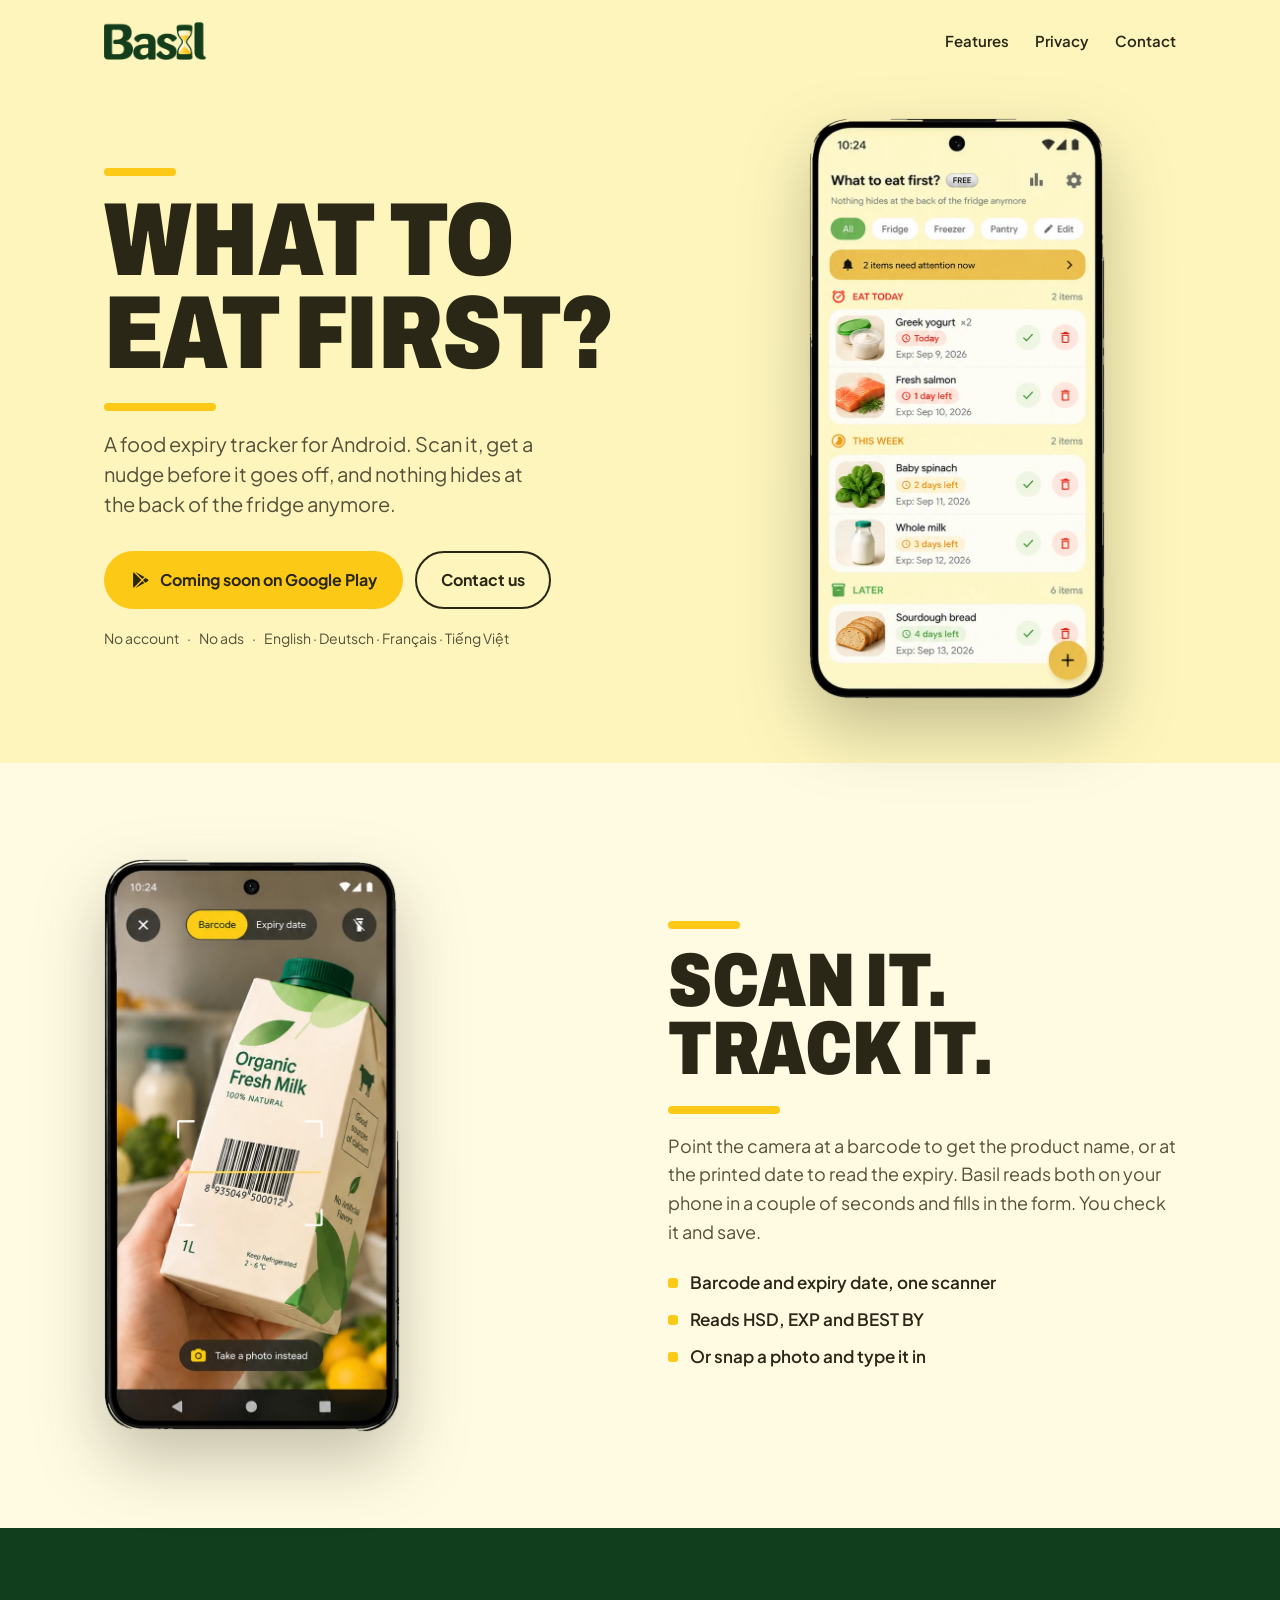
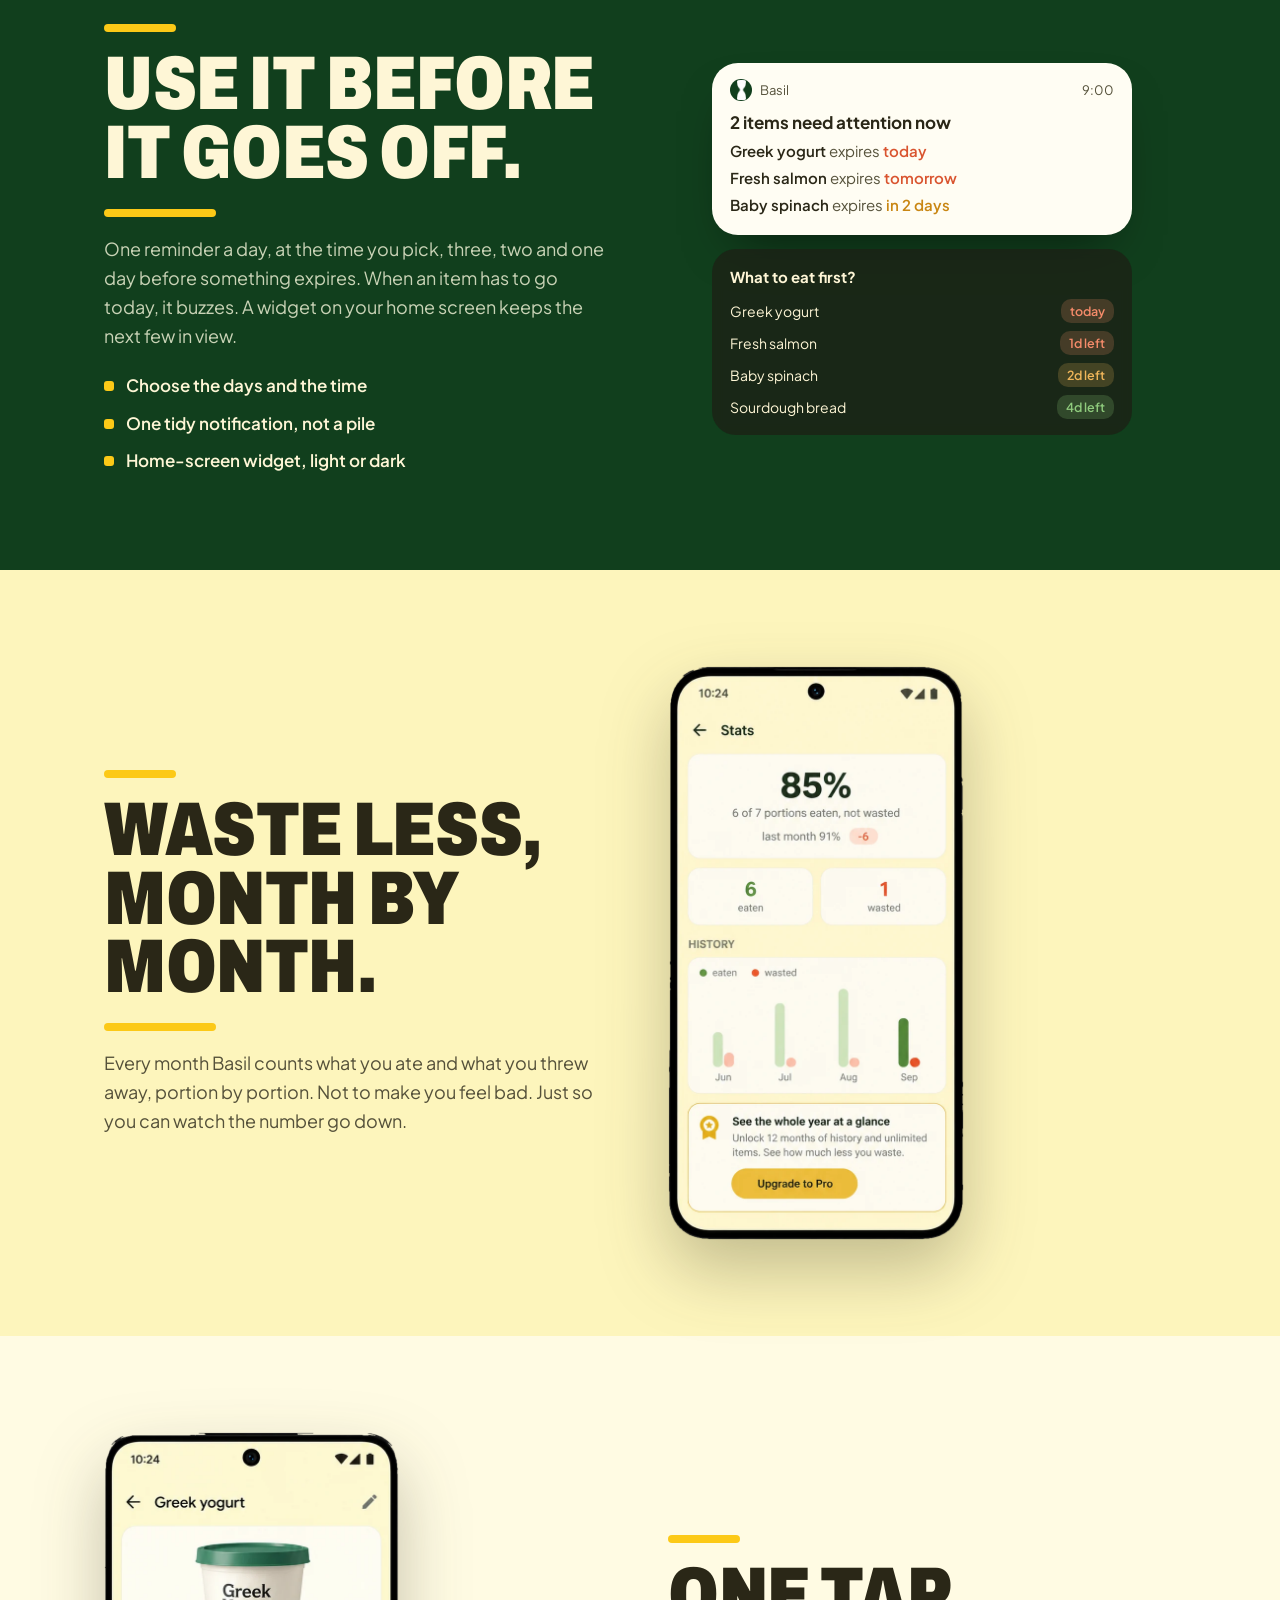
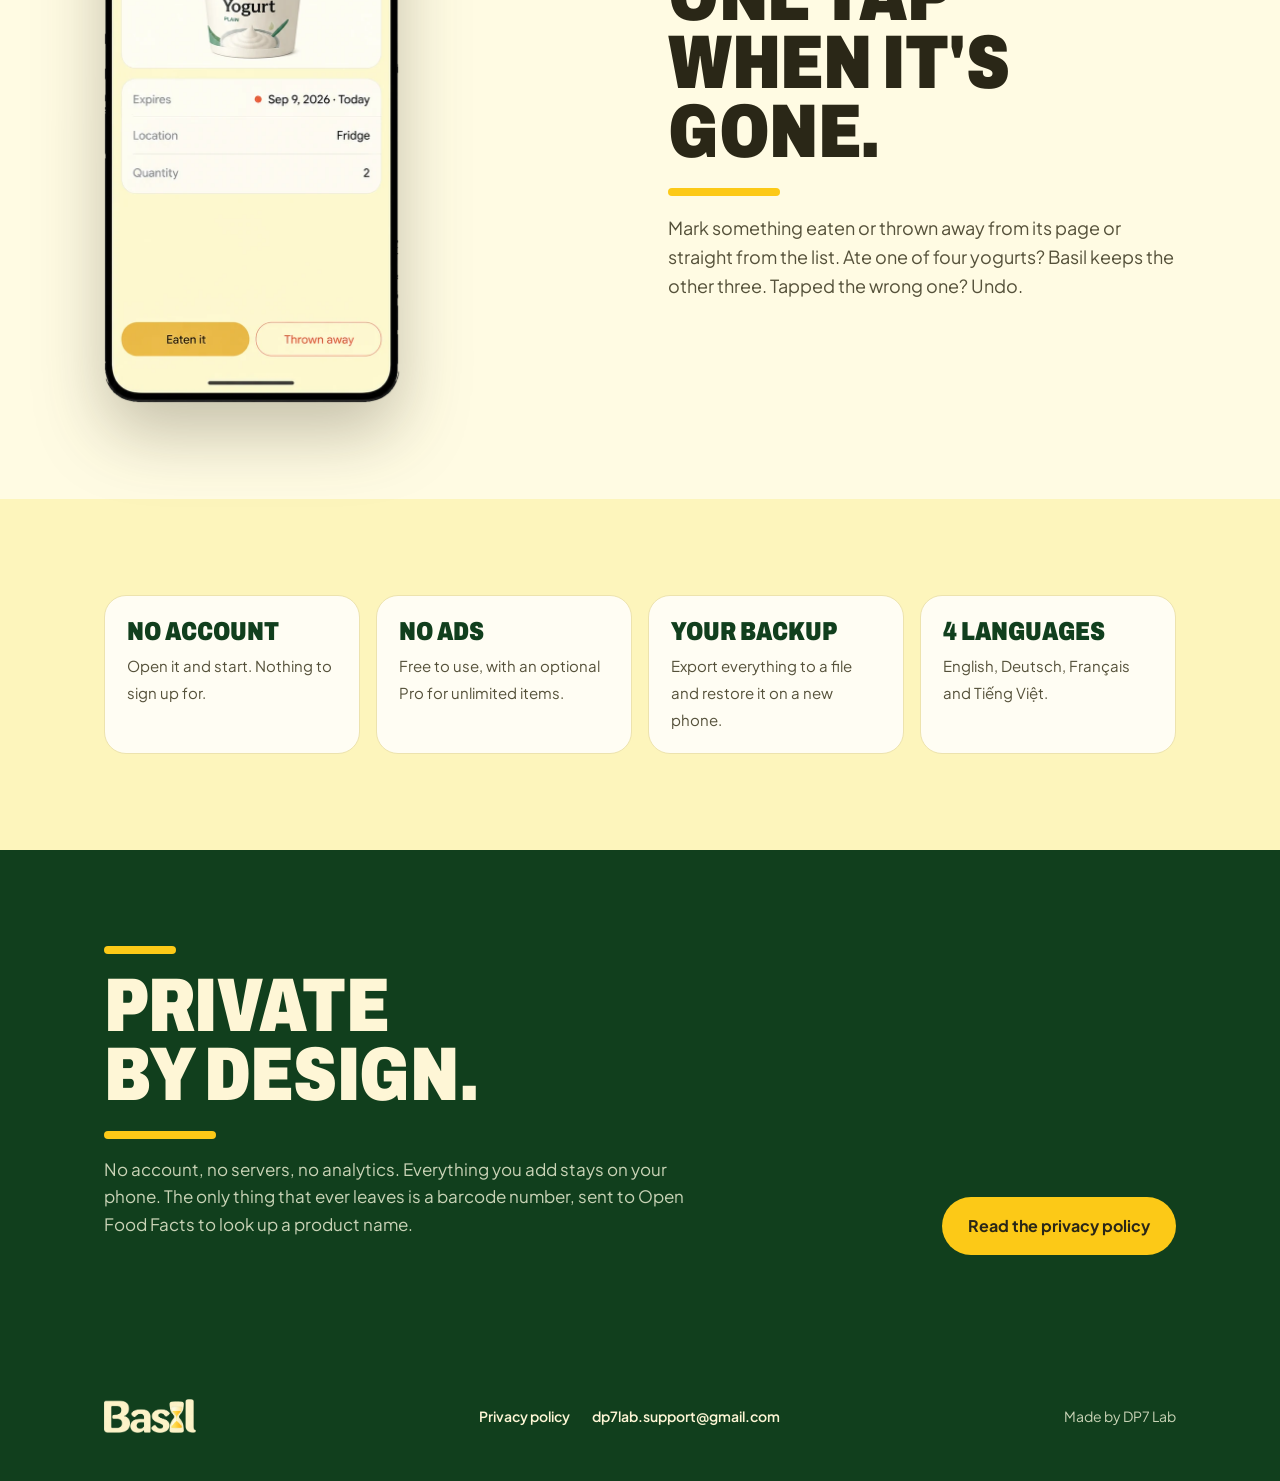
==== commit 2d9570a2: "Thiết kế lại trang theo nhận diện mới Logo chữ Basil mới ở đầu và chân trang, favicon và icon chạm c" ====
--- a/index.html
+++ b/index.html
@@ -4,92 +4,150 @@
 <meta charset="utf-8">
 <meta name="viewport" content="width=device-width, initial-scale=1">
 <title>Basil — What to eat first?</title>
-<meta name="description" content="Basil is a food expiry tracker for Android. Scan the barcode, scan the printed date, and get a nudge before anything goes off. No account, no ads, nothing leaves your phone.">
+<meta name="description" content="Basil is a food expiry tracker for Android. Scan the barcode, scan the printed date, and get a nudge before anything goes off. No account, no ads, your list stays on your phone.">
+<meta name="theme-color" content="#FDF5BC">
 <meta property="og:title" content="Basil — What to eat first?">
-<meta property="og:description" content="Scan the label, get reminded before it goes off, watch your waste shrink. Free, private, no account.">
-<meta property="og:image" content="https://dp7lab.github.io/basil/img/home.webp">
+<meta property="og:description" content="Scan the label, get reminded before it goes off, watch your waste shrink. No account, no ads.">
+<meta property="og:image" content="https://dp7lab.github.io/basil/img/og-image.png">
+<meta name="twitter:card" content="summary_large_image">
 <link rel="icon" type="image/png" href="img/favicon.png">
 <link rel="apple-touch-icon" href="img/apple-touch-icon.png">
 <link rel="preconnect" href="https://fonts.googleapis.com">
 <link rel="preconnect" href="https://fonts.gstatic.com" crossorigin>
-<link href="https://fonts.googleapis.com/css2?family=Plus+Jakarta+Sans:wght@400;500;600;700;800&display=swap" rel="stylesheet">
+<link href="https://fonts.googleapis.com/css2?family=Archivo:wdth,wght@62..125,800..900&family=Plus+Jakarta+Sans:wght@400;500;600;700&display=swap" rel="stylesheet">
 <link rel="stylesheet" href="style.css">
 </head>
 <body>
-<div class="wrap">
 
+<header class="wrap">
   <nav>
-    <a class="brand" href="./"><img src="img/logo.png" alt="" width="36" height="36">Basil</a>
+    <a class="brand" href="./"><img src="img/wordmark.png" alt="Basil" width="480" height="178"></a>
     <div class="links">
+      <a href="#features">Features</a>
       <a href="privacy.html">Privacy</a>
       <a href="mailto:dp7lab.support@gmail.com">Contact</a>
     </div>
   </nav>
 
-  <header class="hero">
-    <div class="eyebrow">Food expiry tracker for Android</div>
-    <h1>What to eat first?</h1>
-    <p class="lead">Scan the barcode, scan the printed date, and get a nudge before anything goes off. <strong>Nothing hides at the back of the fridge anymore.</strong></p>
-    <div class="cta">
-      <span class="btn btn-soon">Coming soon on Google Play</span>
-      <a class="btn btn-ghost" href="mailto:dp7lab.support@gmail.com?subject=Basil">Contact us</a>
+  <div class="hero">
+    <div>
+      <h1 class="display xl bars">What to<br>eat first?</h1>
+      <p class="lead">A food expiry tracker for Android. Scan it, get a nudge before it goes off, and nothing hides at the back of the fridge anymore.</p>
+      <div class="cta">
+        <span class="btn btn-soon">
+          <svg viewBox="0 0 24 24" aria-hidden="true"><path fill="currentColor" d="M4.3 2.6a1.4 1.4 0 0 0-.6 1.2v16.4c0 .5.2.9.6 1.2l9.3-9.4-9.3-9.4Zm10.4 10.5 2.6 2.6-11.1 6.3 8.5-8.9Zm3.7-3.6 3 1.7c.9.5.9 1.8 0 2.3l-3 1.7-2.8-2.8 2.8-2.9ZM6.2 2l11.1 6.3-2.6 2.6L6.2 2Z"/></svg>
+          Coming soon on Google Play
+        </span>
+        <a class="btn btn-line" href="mailto:dp7lab.support@gmail.com?subject=Basil">Contact us</a>
+      </div>
+      <div class="fineprint"><span>No account</span><span>No ads</span><span>English · Deutsch · Français · Tiếng Việt</span></div>
     </div>
-    <div class="fineprint"><span>Free</span><span>No account</span><span>No ads</span><span>English · Deutsch · Français · Tiếng Việt</span></div>
-  </header>
+    <img class="phone" src="img/phone-home.webp" width="600" height="1177" alt="Basil home screen: items grouped into Eat today, This week and Later, with a banner saying two items need attention now">
+  </div>
+</header>
 
-  <div class="screens">
-    <figure class="screen" style="margin:0">
-      <img src="img/home.webp" width="720" height="1393" alt="Basil home screen with items sorted by urgency">
-      <figcaption>Everything sorted by what to eat first</figcaption>
-    </figure>
-    <figure class="screen" style="margin:0">
-      <img src="img/scan.webp" width="720" height="1393" alt="Basil scanner with barcode and expiry date modes" loading="lazy">
-      <figcaption>Scan the barcode or the printed date</figcaption>
-    </figure>
-    <figure class="screen" style="margin:0">
-      <img src="img/stats.webp" width="720" height="1393" alt="Basil stats showing eaten versus wasted per month" loading="lazy">
-      <figcaption>Eaten vs wasted, every month</figcaption>
-    </figure>
-  </div>
+<main id="features">
 
-  <section>
-    <div class="features">
-      <div class="card">
-        <div class="k k-leaf">⌕</div>
-        <h3>Scan the label, not your patience</h3>
-        <p>Point the camera at a barcode to get the name, or at the printed date to get the expiry. Basil reads both on your phone, in a couple of seconds, and fills the form. You just check and save.</p>
+  <section class="band cream">
+    <div class="wrap split flip">
+      <div>
+        <h2 class="display lg bars">Scan it.<br>Track it.</h2>
+        <p class="body">Point the camera at a barcode to get the product name, or at the printed date to read the expiry. Basil reads both on your phone in a couple of seconds and fills in the form. You check it and save.</p>
+        <ul class="ticks">
+          <li>Barcode and expiry date, one scanner</li>
+          <li>Reads HSD, EXP and BEST BY</li>
+          <li>Or snap a photo and type it in</li>
+        </ul>
       </div>
-      <div class="card">
-        <div class="k k-urgent">3·2·1</div>
-        <h3>Nudged, not nagged</h3>
-        <p>A reminder three, two and one day before. The urgent ones buzz. The rest wait quietly in your notifications. A home‑screen widget shows what's next to go.</p>
+      <div class="visual"><img class="phone" src="img/phone-scan.webp" width="600" height="1163" alt="Basil scanner reading the barcode on a carton of milk" loading="lazy"></div>
+    </div>
+  </section>
+
+  <section class="band forest on-forest">
+    <div class="wrap split">
+      <div>
+        <h2 class="display lg bars">Use it before<br>it goes off.</h2>
+        <p class="body">One reminder a day, at the time you pick, three, two and one day before something expires. When an item has to go today, it buzzes. A widget on your home screen keeps the next few in view.</p>
+        <ul class="ticks">
+          <li>Choose the days and the time</li>
+          <li>One tidy notification, not a pile</li>
+          <li>Home-screen widget, light or dark</li>
+        </ul>
       </div>
-      <div class="card">
-        <div class="k k-amber">%</div>
-        <h3>Watch your waste shrink</h3>
-        <p>Every month Basil shows what you ate and what you threw away, portion by portion. Not to make you feel bad. Just so you can see the number go down.</p>
+      <div class="visual notif-stage" aria-label="Example of a Basil reminder and the home-screen widget">
+        <div class="notif">
+          <div class="notif-head"><span class="app-ico"><img src="img/mark.png" alt=""></span>Basil<span class="when">9:00</span></div>
+          <h4>2 items need attention now</h4>
+          <ul>
+            <li><b>Greek yogurt</b> expires <span class="t-today">today</span></li>
+            <li><b>Fresh salmon</b> expires <span class="t-today">tomorrow</span></li>
+            <li><b>Baby spinach</b> expires <span class="t-soon">in 2 days</span></li>
+          </ul>
+        </div>
+        <div class="widget-card">
+          <div class="w-title">What to eat first?</div>
+          <div class="row"><span>Greek yogurt</span><span class="pill red">today</span></div>
+          <div class="row"><span>Fresh salmon</span><span class="pill red">1d left</span></div>
+          <div class="row"><span>Baby spinach</span><span class="pill amber">2d left</span></div>
+          <div class="row"><span>Sourdough bread</span><span class="pill green">4d left</span></div>
+        </div>
       </div>
     </div>
   </section>
 
-  <section style="padding-top:0">
-    <div class="note">
+  <section class="band butter">
+    <div class="wrap split">
       <div>
-        <h2>Private by design</h2>
-        <p>No account, no servers, no analytics. Everything you add stays on your phone. The only thing that ever leaves is a barcode number, sent to Open Food Facts to look up a product name.</p>
+        <h2 class="display lg bars">Waste less,<br>month by month.</h2>
+        <p class="body">Every month Basil counts what you ate and what you threw away, portion by portion. Not to make you feel bad. Just so you can watch the number go down.</p>
       </div>
-      <a class="btn btn-ghost" href="privacy.html">Read the privacy policy</a>
+      <div class="visual"><img class="phone" src="img/phone-stats.webp" width="600" height="1164" alt="Basil stats: 85 percent of portions eaten this month, with a monthly eaten versus wasted chart" loading="lazy"></div>
     </div>
   </section>
 
-  <footer>
-    <div>Made by DP7 Lab</div>
+  <section class="band cream">
+    <div class="wrap split flip">
+      <div>
+        <h2 class="display lg bars">One tap<br>when it's gone.</h2>
+        <p class="body">Mark something eaten or thrown away from its page or straight from the list. Ate one of four yogurts? Basil keeps the other three. Tapped the wrong one? Undo.</p>
+      </div>
+      <div class="visual"><img class="phone" src="img/phone-detail.webp" width="600" height="1157" alt="Basil item page for Greek yogurt with Eaten it and Thrown away buttons" loading="lazy"></div>
+    </div>
+  </section>
+
+  <section class="band butter">
+    <div class="wrap">
+      <div class="facts">
+        <div class="fact"><b>No account</b><span>Open it and start. Nothing to sign up for.</span></div>
+        <div class="fact"><b>No ads</b><span>Free to use, with an optional Pro for unlimited items.</span></div>
+        <div class="fact"><b>Your backup</b><span>Export everything to a file and restore it on a new phone.</span></div>
+        <div class="fact"><b>4 languages</b><span>English, Deutsch, Français and Tiếng Việt.</span></div>
+      </div>
+    </div>
+  </section>
+
+  <section class="band forest on-forest">
+    <div class="wrap private">
+      <div>
+        <h2 class="display lg bars">Private<br>by design.</h2>
+        <p class="body">No account, no servers, no analytics. Everything you add stays on your phone. The only thing that ever leaves is a barcode number, sent to Open Food Facts to look up a product name.</p>
+      </div>
+      <div class="cta"><a class="btn btn-soon" href="privacy.html" style="cursor:pointer">Read the privacy policy</a></div>
+    </div>
+  </section>
+
+</main>
+
+<footer class="site-footer">
+  <div class="wrap">
+    <img src="img/wordmark-cream.png" alt="Basil" width="480" height="178">
     <div class="links">
       <a href="privacy.html">Privacy policy</a>
       <a href="mailto:dp7lab.support@gmail.com">dp7lab.support@gmail.com</a>
     </div>
-  </footer>
+    <div>Made by DP7 Lab</div>
+  </div>
+</footer>
 
-</div>
 </body>
 </html>
--- a/style.css
+++ b/style.css
@@ -1,109 +1,168 @@
 :root {
   color-scheme: light;
-  --cream: #FFF8C9;
-  --cream-soft: #FFFBDD;
+  --butter: #FDF5BC;
+  --butter-logo: #FDF18F;
+  --cream: #FFFBE3;
   --paper: #FFFDF3;
-  --butter: #E9B83F;
-  --butter-deep: #DCA82C;
-  --on-butter: #3D3212;
-  --leaf: #71B45F;
-  --leaf-deep: #4F8F3E;
-  --ink: #4A4A36;
-  --ink-2: #2E2E22;
-  --muted: #7E866B;
-  --border: #EFE9D2;
-  --urgent: #E0603F;
-  --amber: #E6A23C;
+  --forest: #113F1D;
+  --forest-2: #0C3317;
+  --sand: #FCC917;
+  --sand-deep: #E9B210;
+  --ink: #2A2717;
+  --ink-soft: #55513A;
+  --on-forest: #FEF6D6;
+  --on-forest-soft: #C9D3B6;
+  --line: #EDE3AE;
+  --urgent: #D9542F;
+  --amber: #C98612;
+  --display: "Archivo", "Arial Narrow", "Helvetica Neue", Arial, sans-serif;
+  --body: "Plus Jakarta Sans", -apple-system, BlinkMacSystemFont, "Segoe UI", Roboto, Helvetica, Arial, sans-serif;
 }
 * { box-sizing: border-box; }
 html { scroll-behavior: smooth; }
 body {
   margin: 0;
-  background: var(--cream);
+  background: var(--butter);
   color: var(--ink);
-  font-family: "Plus Jakarta Sans", -apple-system, BlinkMacSystemFont, "Segoe UI", Roboto, Helvetica, Arial, sans-serif;
+  font-family: var(--body);
   font-size: 17px; line-height: 1.6;
   -webkit-font-smoothing: antialiased;
 }
-a { color: var(--leaf-deep); }
+a { color: var(--forest); }
 img { max-width: 100%; display: block; }
-.wrap { max-width: 1040px; margin: 0 auto; padding: 0 24px; }
-.narrow { max-width: 680px; margin: 0 auto; padding: 0 24px; }
+.wrap { max-width: 1120px; margin: 0 auto; padding: 0 24px; }
+.narrow { max-width: 700px; margin: 0 auto; padding: 0 24px; }
 
 /* nav */
-nav { display: flex; align-items: center; justify-content: space-between; padding: 20px 0; }
-.brand { display: flex; align-items: center; gap: 10px; font-weight: 800; font-size: 20px; color: var(--ink-2); text-decoration: none; letter-spacing: -0.01em; }
-.brand img { width: 36px; height: 36px; border-radius: 10px; }
-nav .links { display: flex; gap: 22px; font-size: 15px; font-weight: 600; }
+nav { display: flex; align-items: center; justify-content: space-between; padding: 22px 0; }
+.brand img { height: 38px; width: auto; }
+nav .links { display: flex; gap: 26px; font-size: 15px; font-weight: 600; }
 nav .links a { color: var(--ink); text-decoration: none; }
-nav .links a:hover { color: var(--leaf-deep); }
+nav .links a:hover { color: var(--forest); text-decoration: underline; text-underline-offset: 4px; }
 
-/* type */
-h1 { font-size: clamp(38px, 6vw, 62px); line-height: 1.02; letter-spacing: -0.03em; margin: 0 0 18px; color: var(--ink-2); font-weight: 800; }
-h2 { font-size: clamp(26px, 3.4vw, 34px); line-height: 1.12; letter-spacing: -0.02em; margin: 0 0 12px; color: var(--ink-2); font-weight: 800; }
-.eyebrow { display: inline-flex; align-items: center; gap: 8px; font-size: 13px; font-weight: 700; letter-spacing: .08em; text-transform: uppercase; color: var(--leaf-deep); margin-bottom: 16px; }
-.eyebrow::before { content: ""; width: 8px; height: 8px; border-radius: 50%; background: var(--leaf); }
-.lead { font-size: 19px; color: var(--ink); max-width: 560px; margin: 0 auto 28px; }
-.lead strong { color: var(--ink-2); }
-.muted { color: var(--muted); }
+/* display type, in the voice of the store images */
+.display {
+  font-family: var(--display);
+  font-stretch: 78%;
+  font-weight: 900;
+  text-transform: uppercase;
+  line-height: .9;
+  letter-spacing: -0.005em;
+  margin: 0;
+  color: var(--ink);
+}
+.display.xl { font-size: clamp(54px, 8.4vw, 104px); }
+.display.lg { font-size: clamp(44px, 6vw, 76px); }
+.bars { position: relative; padding: 26px 0 30px; }
+.bars::before, .bars::after { content: ""; position: absolute; left: 0; height: 8px; border-radius: 8px; background: var(--sand); }
+.bars::before { top: 0; width: 72px; }
+.bars::after { bottom: 0; width: 112px; }
+.on-forest .display { color: var(--on-forest); }
+.lead { font-size: 20px; line-height: 1.5; color: var(--ink-soft); margin: 18px 0 0; max-width: 30ch; }
+.on-forest .lead { color: var(--on-forest-soft); }
 
 /* buttons */
-.btn { display: inline-flex; align-items: center; gap: 10px; padding: 13px 22px; border-radius: 999px; font-weight: 700; text-decoration: none; font-size: 16px; border: 2px solid transparent; }
-.btn-primary { background: var(--butter); color: var(--on-butter); }
-.btn-primary:hover { background: var(--butter-deep); }
-.btn-ghost { border-color: var(--border); color: var(--ink); background: var(--paper); }
-.btn-ghost:hover { border-color: var(--leaf); }
-.btn-soon { background: var(--paper); color: var(--muted); border-color: var(--border); cursor: default; }
+.btn { display: inline-flex; align-items: center; gap: 10px; padding: 14px 24px; border-radius: 999px; font-weight: 700; text-decoration: none; font-size: 16px; border: 2px solid transparent; }
+.btn-forest { background: var(--forest); color: var(--on-forest); }
+.btn-forest:hover { background: var(--forest-2); }
+.btn-line { border-color: var(--ink); color: var(--ink); }
+.btn-line:hover { background: var(--ink); color: var(--butter); }
+.btn-soon { background: var(--sand); color: var(--ink); cursor: default; }
+.btn-soon svg { width: 20px; height: 20px; }
 
 /* hero */
-.hero { text-align: center; padding: 56px 0 36px; }
-.hero .cta { display: flex; flex-wrap: wrap; gap: 12px; justify-content: center; }
-.fineprint { margin-top: 16px; font-size: 14px; color: var(--muted); }
+.hero { display: grid; grid-template-columns: 1.15fr .85fr; gap: 40px; align-items: center; padding: 36px 0 64px; }
+.cta { display: flex; flex-wrap: wrap; gap: 12px; margin-top: 32px; }
+.fineprint { margin-top: 18px; font-size: 14px; color: var(--ink-soft); }
 .fineprint span + span::before { content: "·"; margin: 0 8px; }
 
-/* screenshots */
-.screens { display: grid; grid-template-columns: repeat(3, 1fr); gap: 26px; padding: 28px 0 8px; }
-.screen { text-align: center; }
-.screen img { width: 100%; border-radius: 22px; border: 1px solid var(--border); box-shadow: 0 18px 40px -22px rgba(46,46,34,.45); background: var(--paper); }
-.screen figcaption { margin-top: 14px; font-size: 15px; font-weight: 600; color: var(--ink); }
+/* phones (cut out of the store art, transparent around the bezel) */
+.phone { justify-self: center; width: min(296px, 74vw); height: auto; filter: drop-shadow(0 30px 34px rgba(42, 39, 23, .28)); }
+.on-forest .phone { filter: drop-shadow(0 30px 40px rgba(0, 0, 0, .45)); }
 
-/* sections */
-section { padding: 48px 0; }
-.features { display: grid; grid-template-columns: repeat(3, 1fr); gap: 20px; }
-.card { background: var(--paper); border: 1px solid var(--border); border-radius: 22px; padding: 24px 24px 22px; }
-.card .k { display: inline-grid; place-items: center; width: 42px; height: 42px; border-radius: 13px; font-weight: 800; margin-bottom: 14px; font-size: 18px; }
-.k-leaf { background: rgba(113,180,95,.16); color: var(--leaf-deep); }
-.k-amber { background: rgba(230,162,60,.18); color: #A86D14; }
-.k-urgent { background: rgba(224,96,63,.14); color: var(--urgent); }
-.card h3 { margin: 0 0 6px; font-size: 19px; color: var(--ink-2); letter-spacing: -0.01em; }
-.card p { margin: 0; font-size: 15.5px; color: var(--ink); }
+/* feature bands */
+.band { padding: 96px 0; }
+.band.cream { background: var(--cream); }
+.band.forest { background: var(--forest); }
+.band.butter { background: var(--butter); }
+.split { display: grid; grid-template-columns: 1fr 1fr; gap: 56px; align-items: center; }
+.split.flip > .visual { order: -1; }
+.split p.body { font-size: 18px; color: var(--ink-soft); margin: 18px 0 0; max-width: 46ch; }
+.on-forest p.body { color: var(--on-forest-soft); }
+.ticks { list-style: none; padding: 0; margin: 22px 0 0; display: grid; gap: 10px; }
+.ticks li { display: flex; gap: 12px; align-items: baseline; font-weight: 600; color: var(--ink); }
+.ticks li::before { content: ""; flex: none; width: 10px; height: 10px; border-radius: 3px; background: var(--sand); transform: translateY(-1px); }
+.on-forest .ticks li { color: var(--on-forest); }
 
-/* privacy note */
-.note { background: var(--paper); border: 1px solid var(--border); border-radius: 24px; padding: 32px; display: grid; grid-template-columns: 1fr auto; gap: 24px; align-items: center; }
-.note p { margin: 0; max-width: 620px; }
-.note h2 { margin-bottom: 8px; }
+/* the real reminder, as Basil posts it: one notification, one line per item */
+.notif-stage { justify-self: center; width: min(420px, 100%); display: grid; gap: 14px; }
+.notif {
+  background: var(--paper); color: var(--ink); border-radius: 26px; padding: 16px 18px 18px;
+  box-shadow: 0 24px 50px -24px rgba(0, 0, 0, .6);
+}
+.notif-head { display: flex; align-items: center; gap: 8px; font-size: 13px; color: var(--ink-soft); }
+.notif-head .app-ico { width: 22px; height: 22px; border-radius: 50%; background: var(--forest); display: grid; place-items: center; }
+.notif-head .app-ico img { width: 9px; filter: brightness(0) invert(1); }
+.notif-head .when { margin-left: auto; }
+.notif h4 { margin: 10px 0 6px; font-size: 17px; line-height: 1.3; }
+.notif ul { list-style: none; margin: 0; padding: 0; font-size: 15px; color: var(--ink-soft); display: grid; gap: 3px; }
+.notif li b { color: var(--ink); font-weight: 600; }
+.notif .t-today { color: var(--urgent); font-weight: 600; }
+.notif .t-soon { color: var(--amber); font-weight: 600; }
+.widget-card {
+  background: rgba(30, 31, 22, .72); color: var(--on-forest); border-radius: 24px; padding: 16px 18px;
+  display: grid; gap: 8px; font-size: 14px; backdrop-filter: blur(6px);
+}
+.widget-card .w-title { font-weight: 700; font-size: 15px; margin-bottom: 2px; }
+.widget-card .row { display: flex; justify-content: space-between; align-items: center; }
+.widget-card .pill { border-radius: 10px; padding: 2px 9px; font-size: 12.5px; font-weight: 600; }
+.pill.red { color: #F58B6A; background: rgba(245, 139, 106, .2); }
+.pill.amber { color: #F0B65A; background: rgba(240, 182, 90, .2); }
+.pill.green { color: #8FCB7D; background: rgba(143, 203, 125, .2); }
+.caption { font-size: 13px; color: var(--on-forest-soft); text-align: center; margin: 4px 0 0; }
+
+/* facts strip */
+.facts { display: grid; grid-template-columns: repeat(4, 1fr); gap: 16px; }
+.fact { background: var(--paper); border: 1.5px solid var(--line); border-radius: 22px; padding: 22px 22px 20px; }
+.fact b { display: block; font-family: var(--display); font-stretch: 78%; font-weight: 900; text-transform: uppercase; font-size: 26px; line-height: 1; color: var(--forest); margin-bottom: 8px; }
+.fact span { font-size: 15px; color: var(--ink-soft); }
+
+/* privacy call-out */
+.private { display: grid; grid-template-columns: 1.2fr .8fr; gap: 40px; align-items: end; }
+.private .cta { margin-top: 0; justify-content: flex-end; }
 
 /* article (privacy page) */
-article { padding: 28px 0 40px; }
-article h1 { font-size: clamp(30px, 4.6vw, 40px); margin-bottom: 6px; }
-article h2 { font-size: 20px; margin: 36px 0 8px; padding-top: 18px; border-top: 1px solid var(--border); }
-article h2:first-of-type { border-top: 0; padding-top: 0; margin-top: 24px; }
+.page-head { padding: 28px 0 8px; }
+article { padding: 8px 0 72px; }
+article h2 { font-family: var(--body); font-size: 21px; letter-spacing: -0.01em; margin: 40px 0 8px; padding-top: 22px; border-top: 1.5px solid var(--line); color: var(--ink); }
+article h2:first-of-type { border-top: 0; padding-top: 0; margin-top: 28px; }
 article ul { padding-left: 22px; }
 article li { margin: 6px 0; }
-article code { font-size: 15px; background: var(--paper); border: 1px solid var(--border); border-radius: 6px; padding: 1px 6px; }
-.summary { background: var(--paper); border: 1px solid var(--border); border-radius: 18px; padding: 18px 20px; margin: 24px 0 8px; }
+article code { font-size: 15px; background: var(--paper); border: 1px solid var(--line); border-radius: 6px; padding: 1px 6px; }
+.muted { color: var(--ink-soft); }
+.summary { background: var(--paper); border: 1.5px solid var(--line); border-left: 8px solid var(--sand); border-radius: 0 18px 18px 0; padding: 18px 22px; margin: 26px 0 8px; }
 .summary p { margin: 0 0 10px; }
 .summary p:last-child { margin-bottom: 0; }
 
-footer { padding: 32px 0 48px; color: var(--muted); font-size: 14px; display: flex; flex-wrap: wrap; gap: 14px 24px; justify-content: space-between; align-items: center; border-top: 1px solid var(--border); margin-top: 32px; }
-footer a { color: var(--ink); text-decoration: none; font-weight: 600; }
-footer a:hover { color: var(--leaf-deep); }
-footer .links { display: flex; gap: 22px; }
+/* footer */
+.site-footer { background: var(--forest); color: var(--on-forest-soft); }
+.site-footer .wrap { padding-top: 48px; padding-bottom: 48px; display: flex; flex-wrap: wrap; gap: 20px 32px; justify-content: space-between; align-items: center; font-size: 14px; }
+.site-footer img { height: 34px; width: auto; }
+.site-footer a { color: var(--on-forest); text-decoration: none; font-weight: 600; }
+.site-footer a:hover { text-decoration: underline; text-underline-offset: 4px; }
+.site-footer .links { display: flex; flex-wrap: wrap; gap: 22px; }
 
-@media (max-width: 820px) {
-  nav .links { gap: 16px; }
-  .screens { grid-template-columns: repeat(3, minmax(230px, 1fr)); overflow-x: auto; scroll-snap-type: x mandatory; padding-bottom: 16px; margin: 0 -24px; padding-inline: 24px; }
-  .screen { scroll-snap-align: center; }
-  .features { grid-template-columns: 1fr; }
-  .note { grid-template-columns: 1fr; padding: 26px 22px; }
+@media (max-width: 860px) {
+  .hero, .split, .private { grid-template-columns: 1fr; }
+  .split.flip > .visual { order: 0; }
+  .hero { padding-top: 12px; gap: 48px; }
+  .band { padding: 72px 0; }
+  .facts { grid-template-columns: 1fr 1fr; }
+  .private .cta { justify-content: flex-start; }
+  .lead { max-width: none; }
 }
+@media (max-width: 480px) {
+  nav .links { gap: 16px; font-size: 14px; }
+  .brand img { height: 32px; }
+  .facts { grid-template-columns: 1fr; }
+}
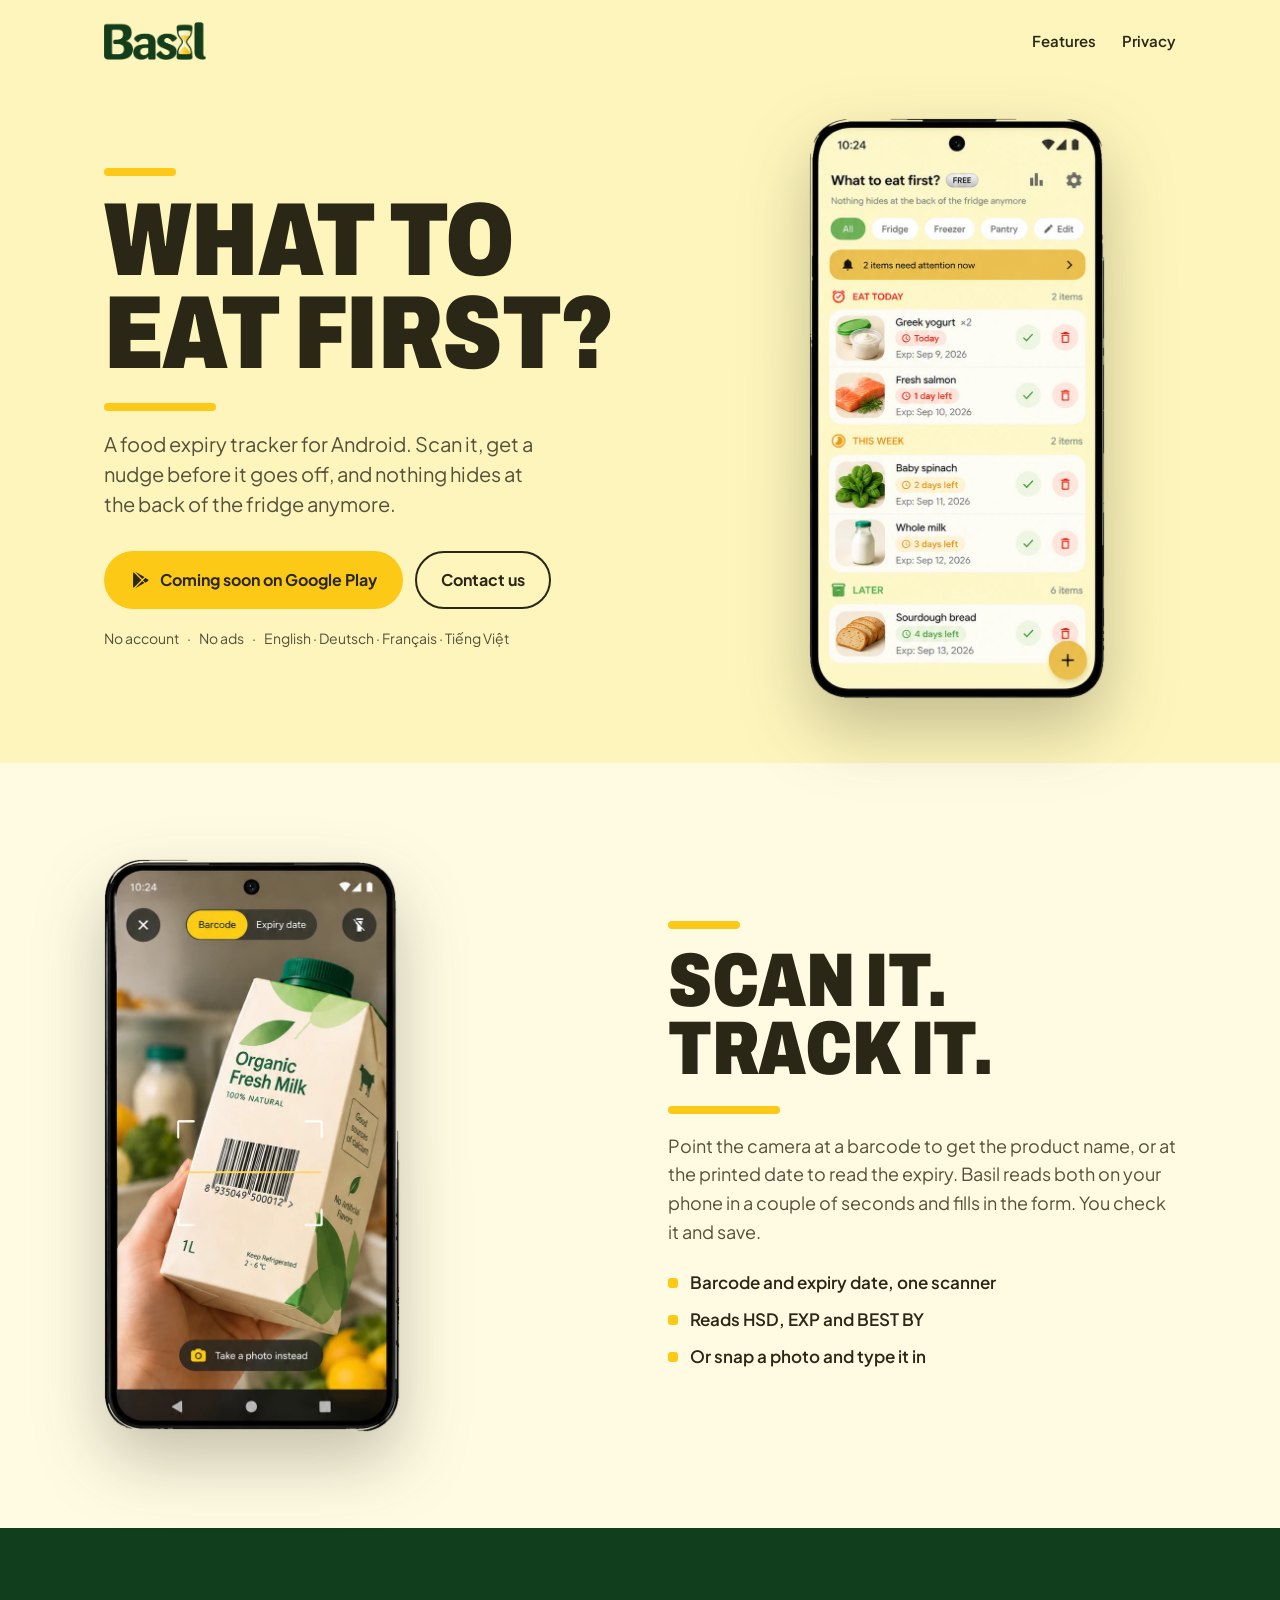
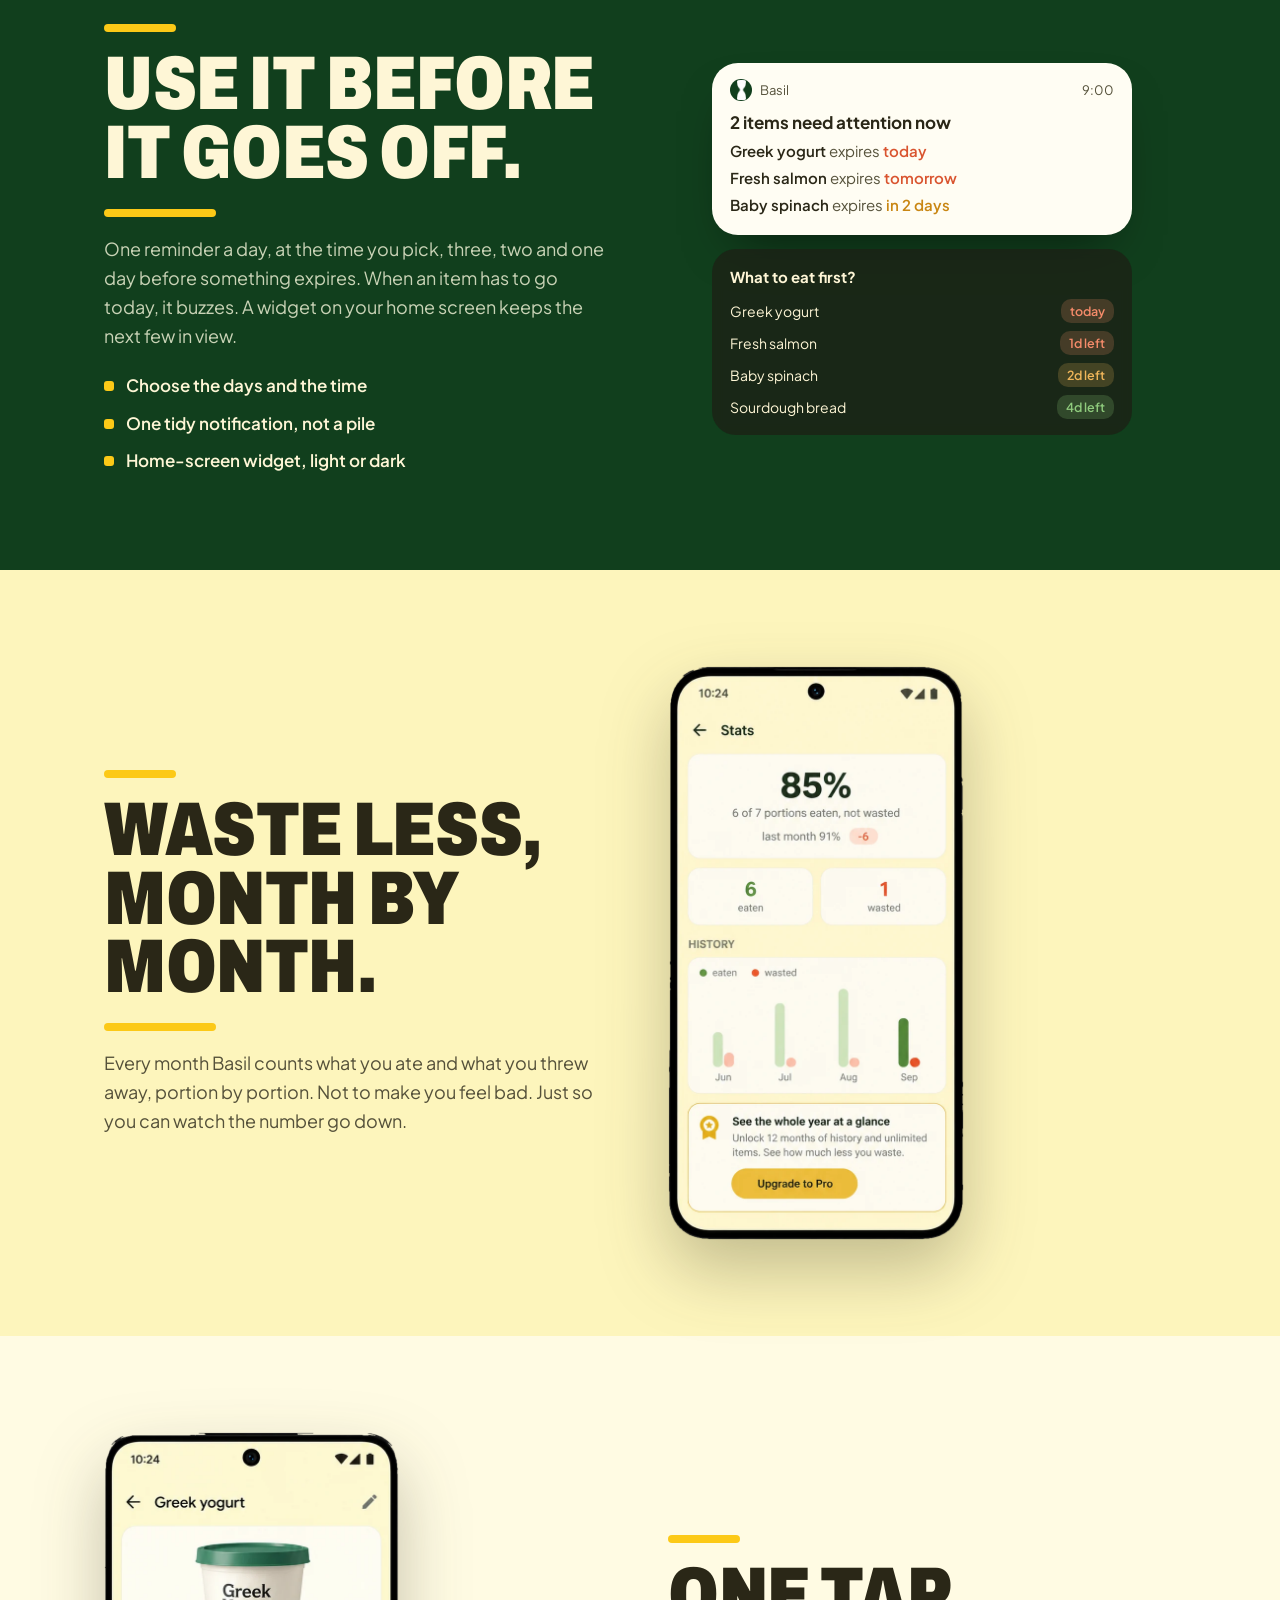
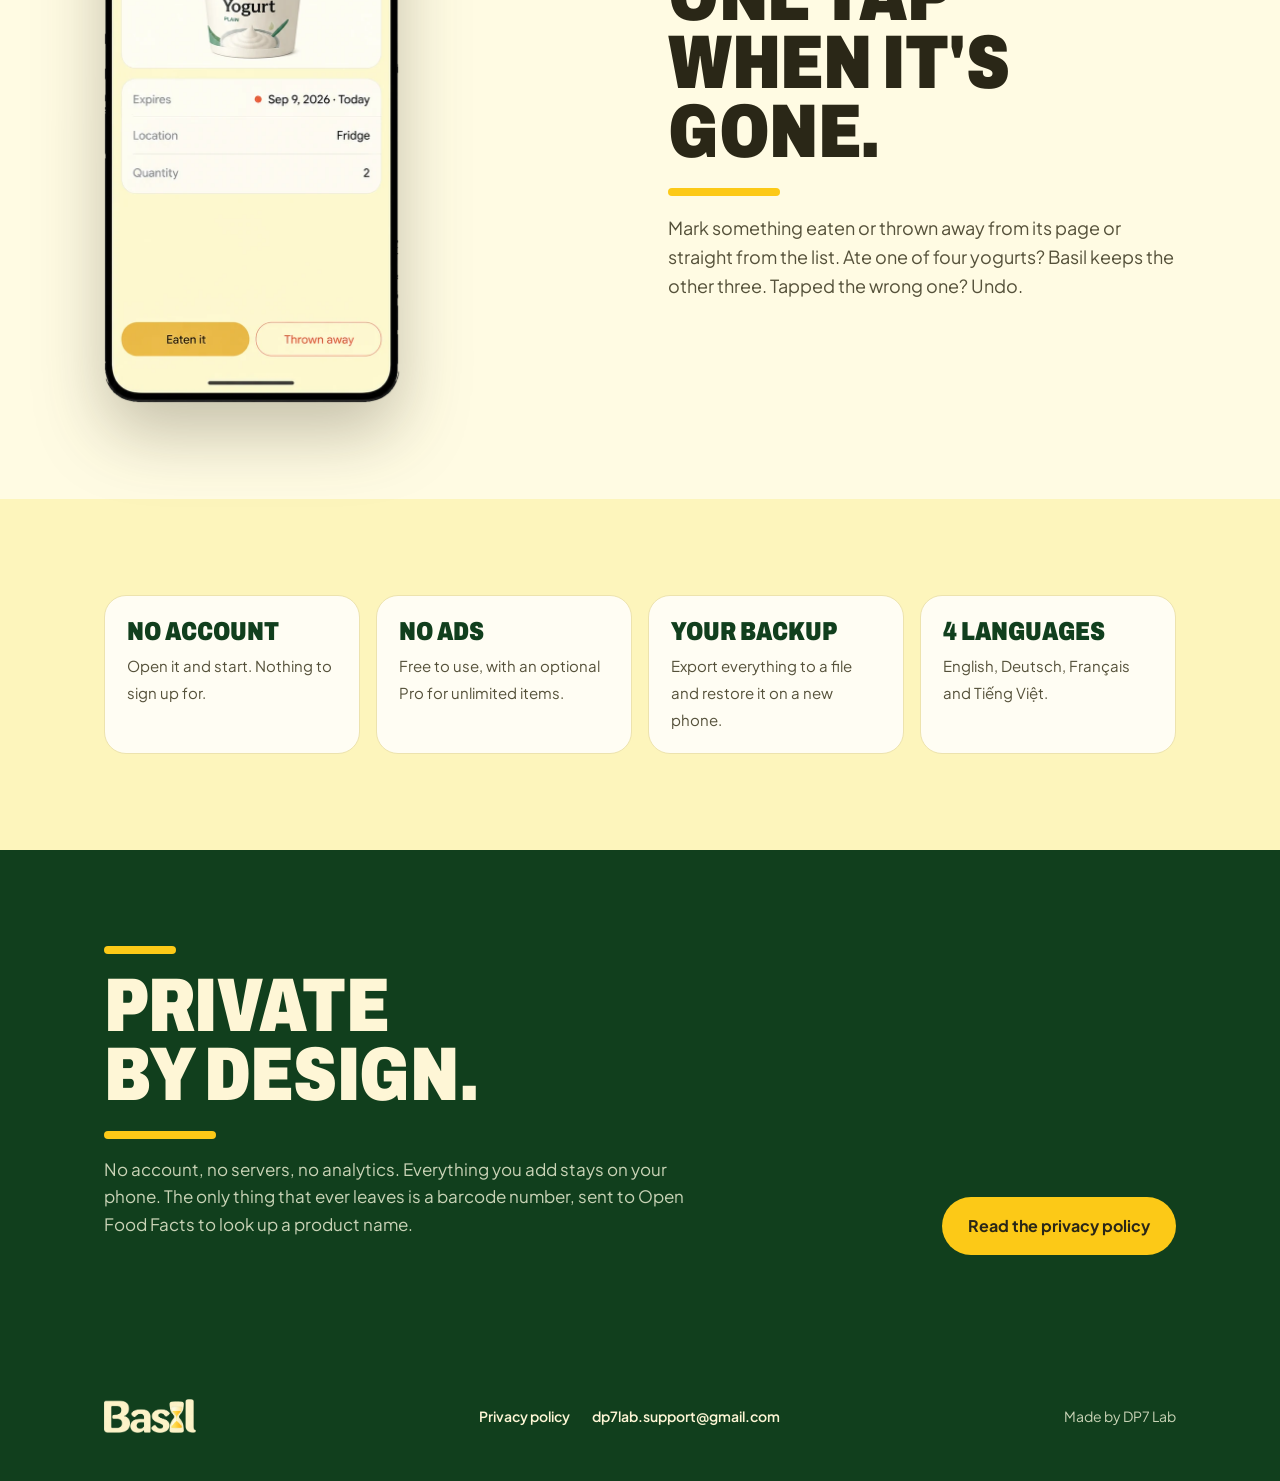
==== commit 26750b31: "Thanh điều hướng giống nhau ở cả hai trang: Features và Privacy Trang chính sách trước đây hiện Home" ====
--- a/index.html
+++ b/index.html
@@ -25,7 +25,6 @@
     <div class="links">
       <a href="#features">Features</a>
       <a href="privacy.html">Privacy</a>
-      <a href="mailto:dp7lab.support@gmail.com">Contact</a>
     </div>
   </nav>
 
--- a/style.css
+++ b/style.css
@@ -38,7 +38,7 @@
 .brand img { height: 38px; width: auto; }
 nav .links { display: flex; gap: 26px; font-size: 15px; font-weight: 600; }
 nav .links a { color: var(--ink); text-decoration: none; }
-nav .links a:hover { color: var(--forest); text-decoration: underline; text-underline-offset: 4px; }
+nav .links a:hover, nav .links a[aria-current="page"] { color: var(--forest); text-decoration: underline; text-decoration-thickness: 2px; text-underline-offset: 6px; }
 
 /* display type, in the voice of the store images */
 .display {
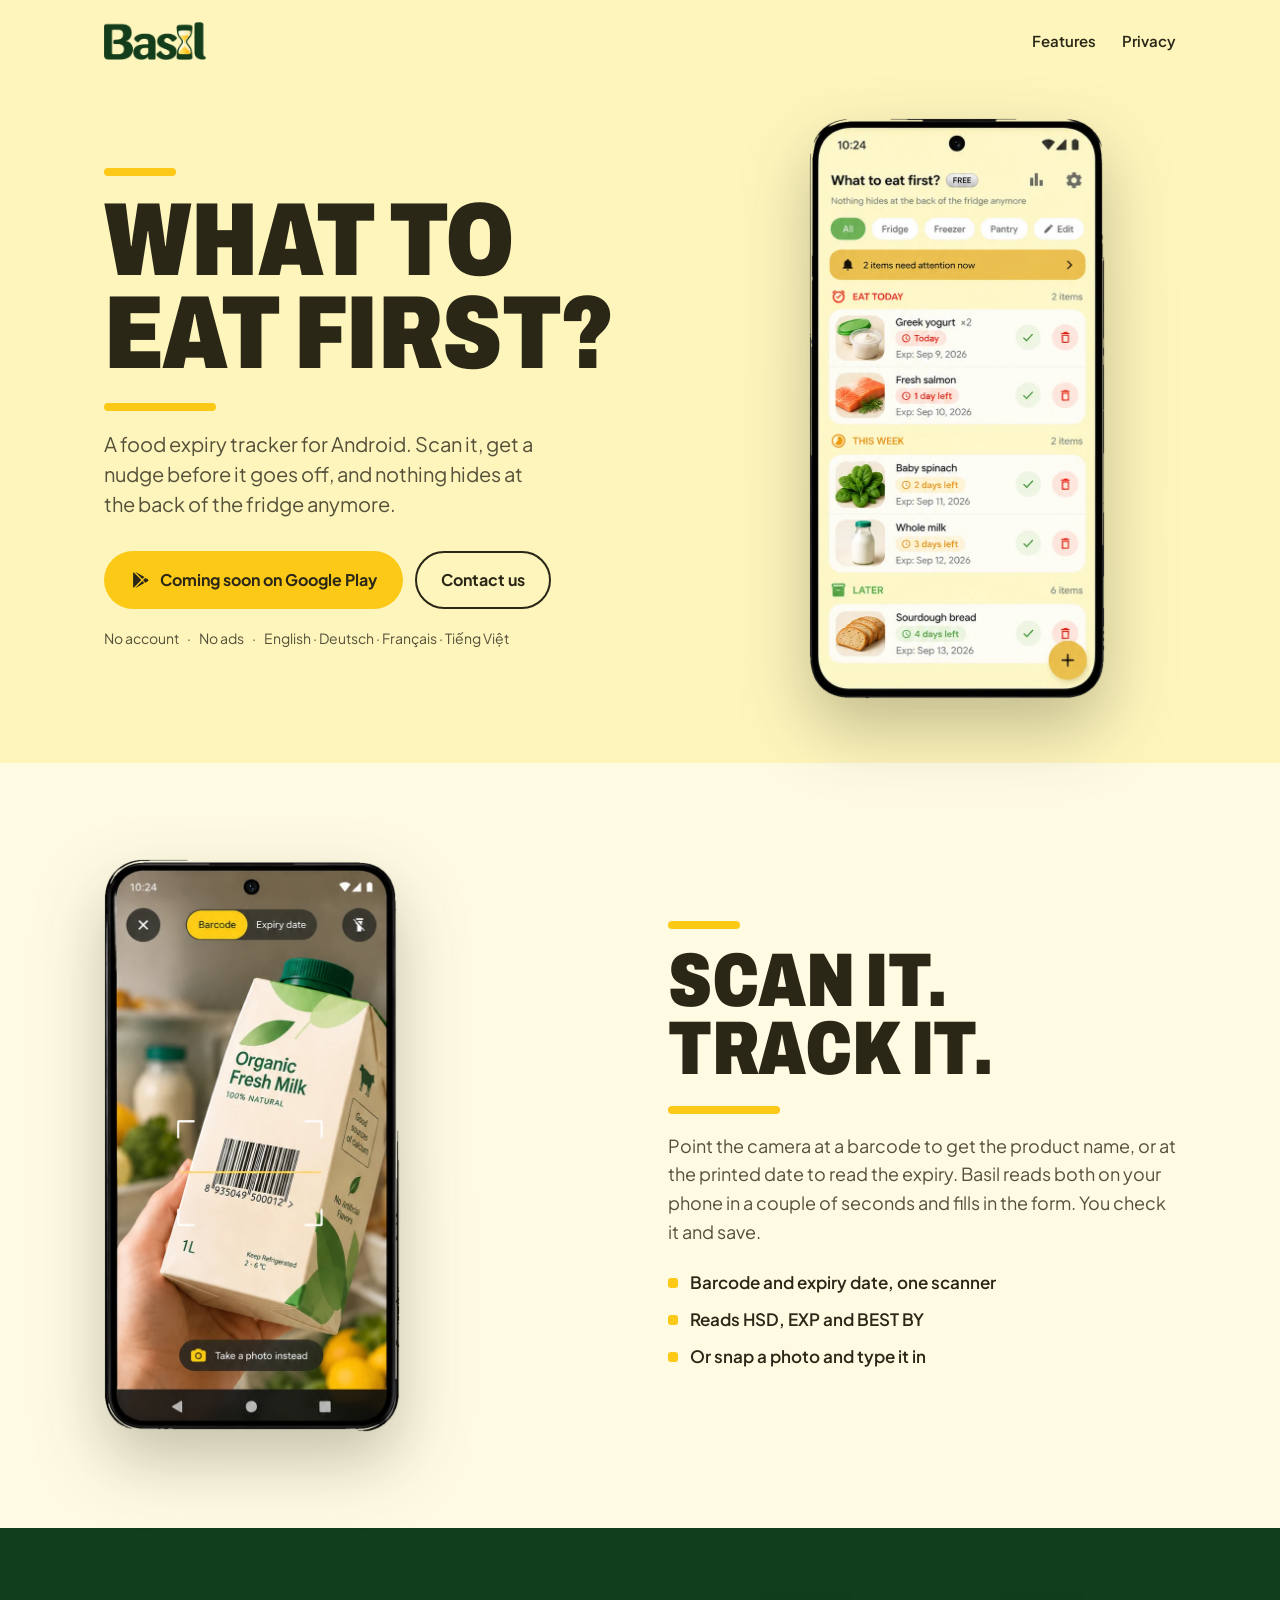
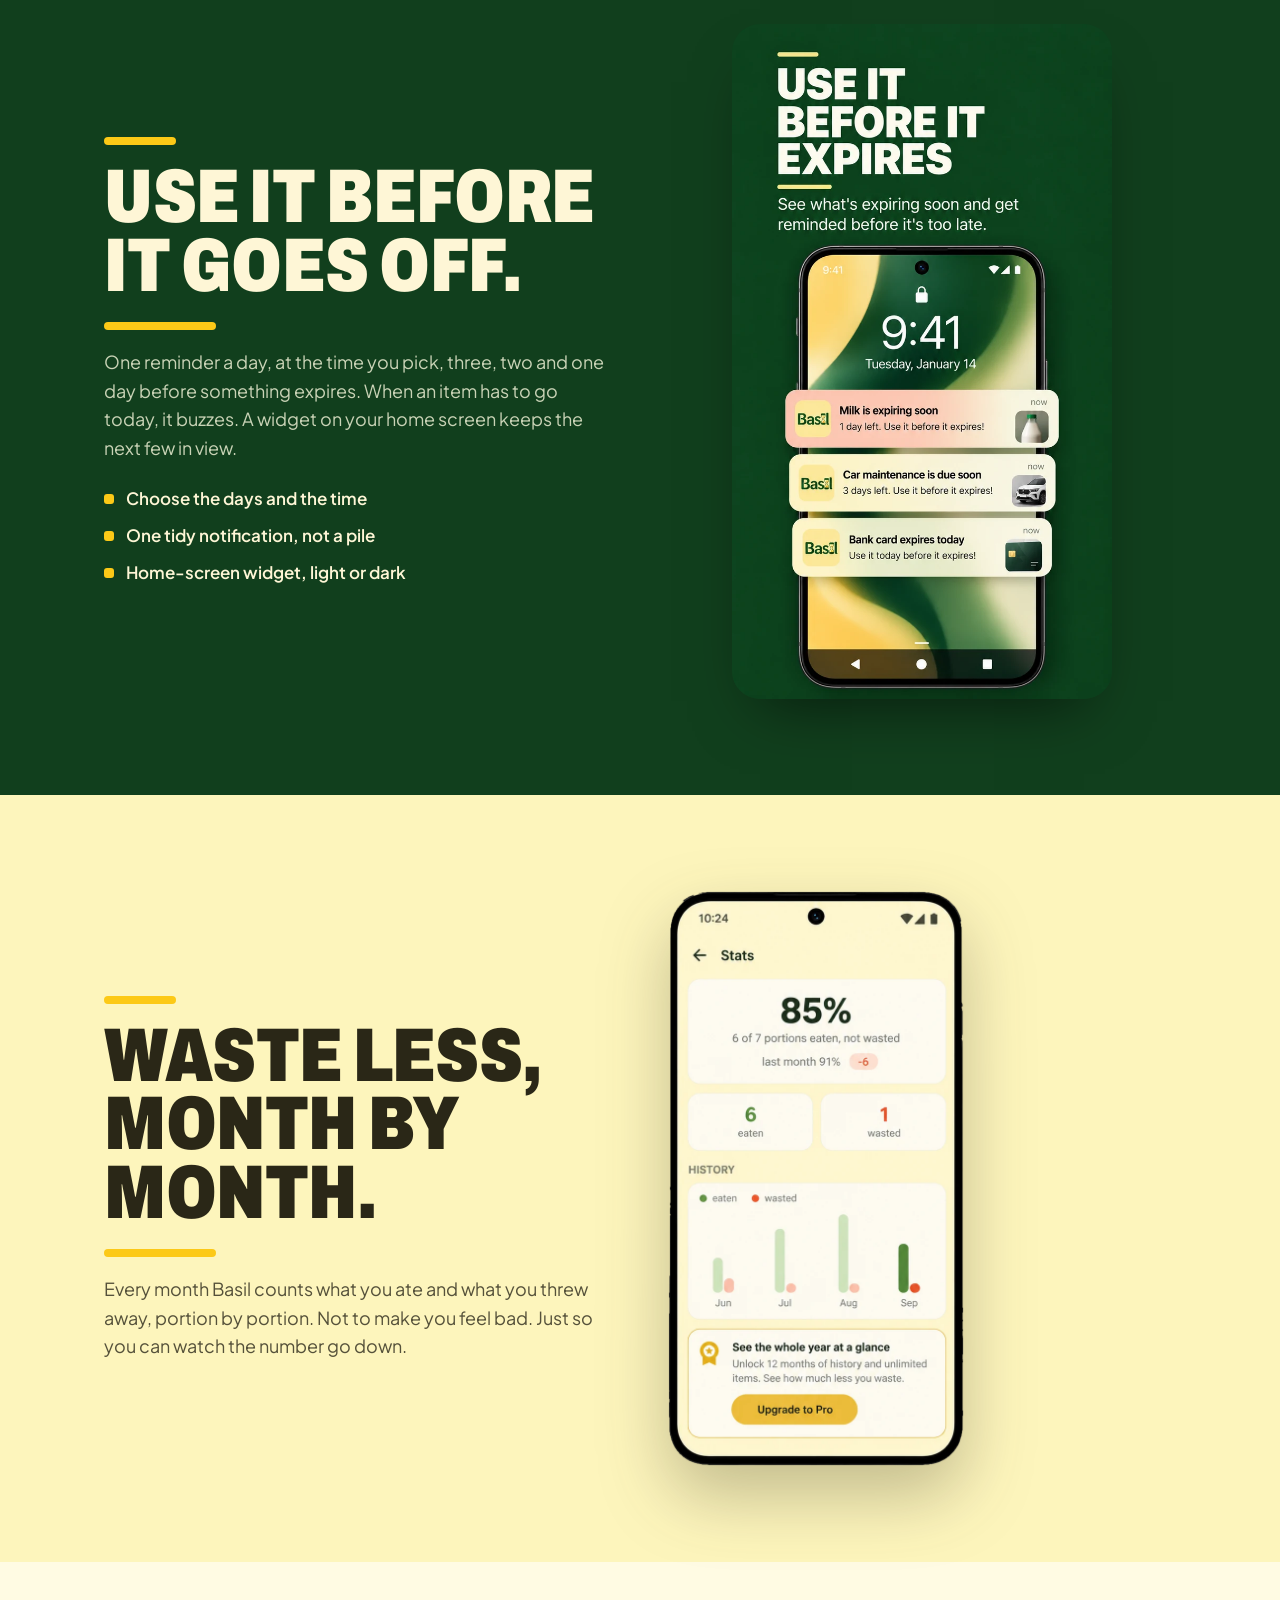
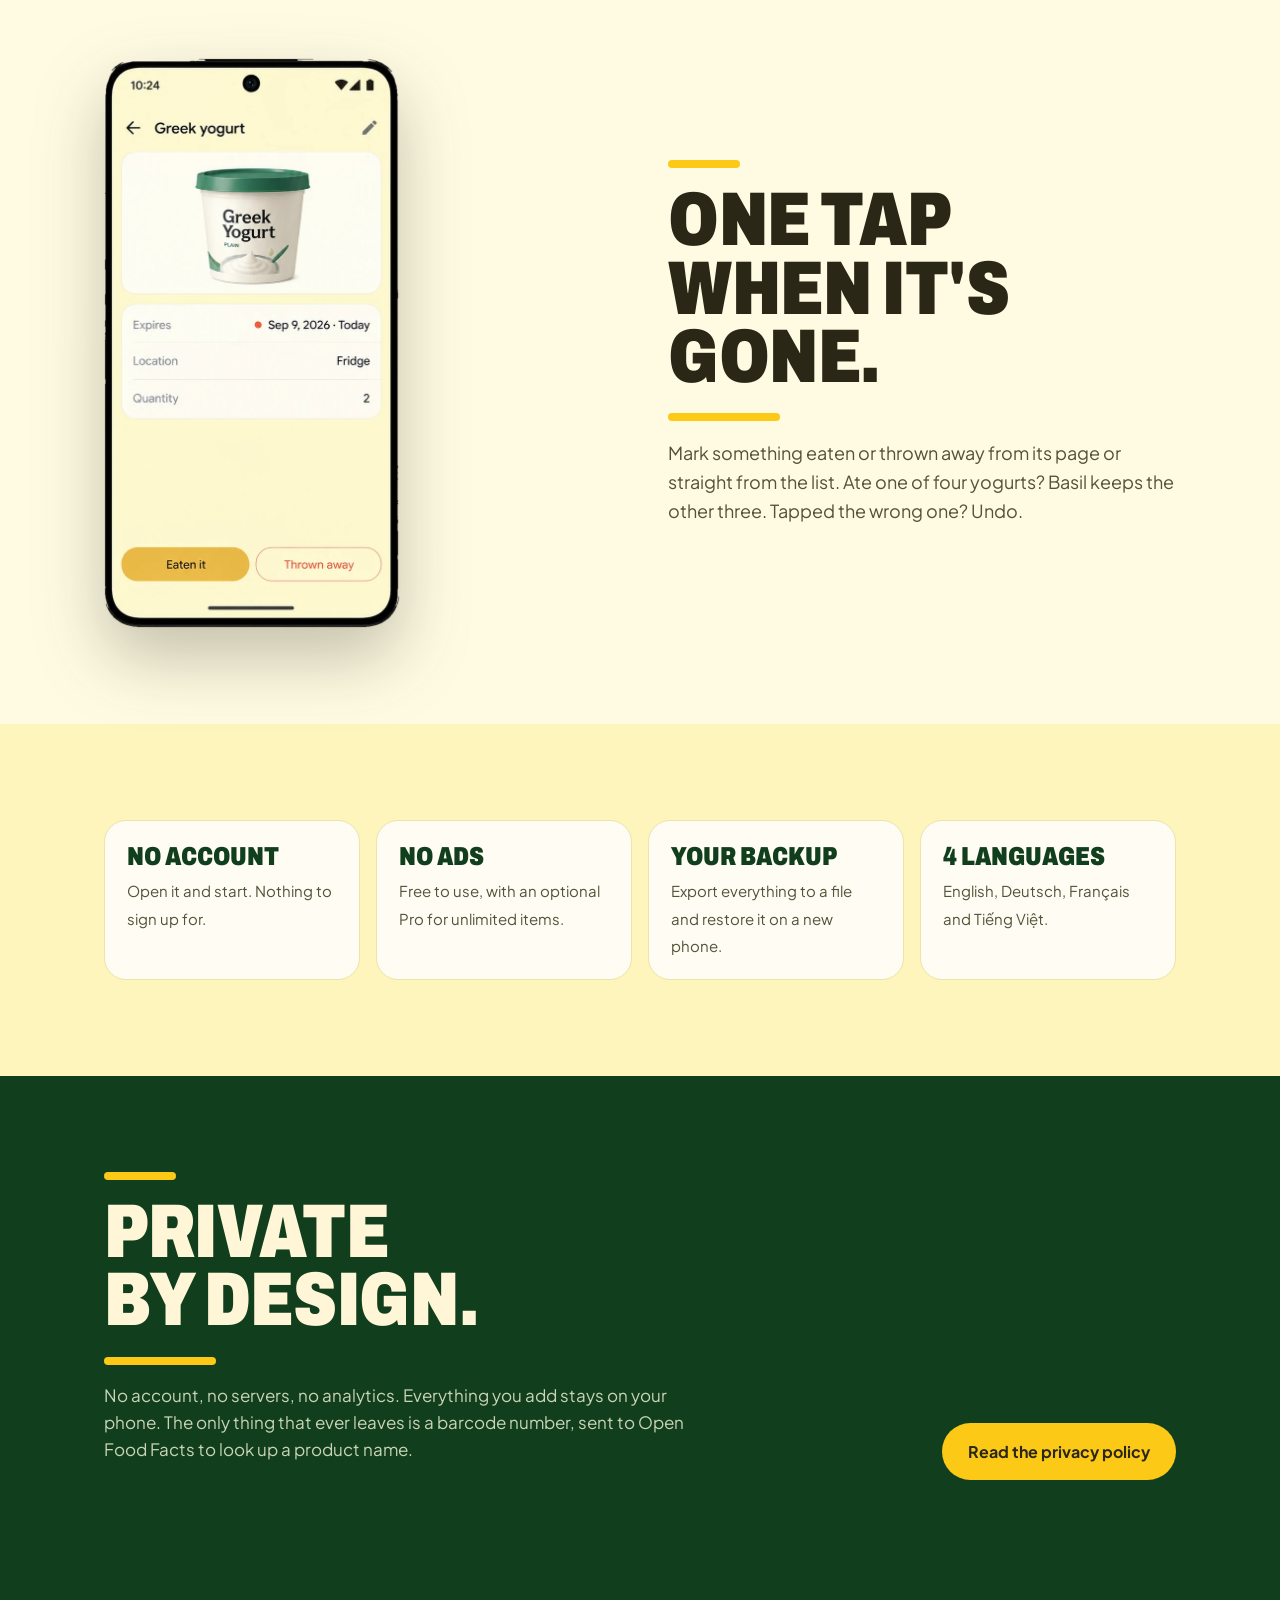
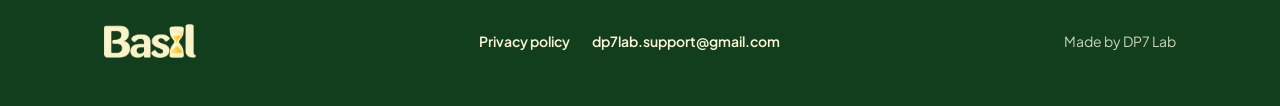
==== commit 95bebc8c: "Dùng nguyên ảnh thông báo trong mục nhắc nhở Thay phần thông báo và widget dựng bằng HTML bằng ảnh c" ====
--- a/index.html
+++ b/index.html
@@ -73,24 +73,7 @@
           <li>Home-screen widget, light or dark</li>
         </ul>
       </div>
-      <div class="visual notif-stage" aria-label="Example of a Basil reminder and the home-screen widget">
-        <div class="notif">
-          <div class="notif-head"><span class="app-ico"><img src="img/mark.png" alt=""></span>Basil<span class="when">9:00</span></div>
-          <h4>2 items need attention now</h4>
-          <ul>
-            <li><b>Greek yogurt</b> expires <span class="t-today">today</span></li>
-            <li><b>Fresh salmon</b> expires <span class="t-today">tomorrow</span></li>
-            <li><b>Baby spinach</b> expires <span class="t-soon">in 2 days</span></li>
-          </ul>
-        </div>
-        <div class="widget-card">
-          <div class="w-title">What to eat first?</div>
-          <div class="row"><span>Greek yogurt</span><span class="pill red">today</span></div>
-          <div class="row"><span>Fresh salmon</span><span class="pill red">1d left</span></div>
-          <div class="row"><span>Baby spinach</span><span class="pill amber">2d left</span></div>
-          <div class="row"><span>Sourdough bread</span><span class="pill green">4d left</span></div>
-        </div>
-      </div>
+      <div class="visual"><img class="shot" src="img/reminders.webp" width="720" height="1279" alt="Basil reminders on a phone lock screen" loading="lazy"></div>
     </div>
   </section>
 
--- a/style.css
+++ b/style.css
@@ -79,6 +79,9 @@
 /* phones (cut out of the store art, transparent around the bezel) */
 .phone { justify-self: center; width: min(296px, 74vw); height: auto; filter: drop-shadow(0 30px 34px rgba(42, 39, 23, .28)); }
 .on-forest .phone { filter: drop-shadow(0 30px 40px rgba(0, 0, 0, .45)); }
+/* a full store image, shown whole */
+.shot { justify-self: center; width: min(380px, 86vw); height: auto; border-radius: 28px; box-shadow: 0 30px 60px -28px rgba(0, 0, 0, .6); }
+.visual:has(.shot) { display: grid; }
 
 /* feature bands */
 .band { padding: 96px 0; }
@@ -93,33 +96,6 @@
 .ticks li { display: flex; gap: 12px; align-items: baseline; font-weight: 600; color: var(--ink); }
 .ticks li::before { content: ""; flex: none; width: 10px; height: 10px; border-radius: 3px; background: var(--sand); transform: translateY(-1px); }
 .on-forest .ticks li { color: var(--on-forest); }
-
-/* the real reminder, as Basil posts it: one notification, one line per item */
-.notif-stage { justify-self: center; width: min(420px, 100%); display: grid; gap: 14px; }
-.notif {
-  background: var(--paper); color: var(--ink); border-radius: 26px; padding: 16px 18px 18px;
-  box-shadow: 0 24px 50px -24px rgba(0, 0, 0, .6);
-}
-.notif-head { display: flex; align-items: center; gap: 8px; font-size: 13px; color: var(--ink-soft); }
-.notif-head .app-ico { width: 22px; height: 22px; border-radius: 50%; background: var(--forest); display: grid; place-items: center; }
-.notif-head .app-ico img { width: 9px; filter: brightness(0) invert(1); }
-.notif-head .when { margin-left: auto; }
-.notif h4 { margin: 10px 0 6px; font-size: 17px; line-height: 1.3; }
-.notif ul { list-style: none; margin: 0; padding: 0; font-size: 15px; color: var(--ink-soft); display: grid; gap: 3px; }
-.notif li b { color: var(--ink); font-weight: 600; }
-.notif .t-today { color: var(--urgent); font-weight: 600; }
-.notif .t-soon { color: var(--amber); font-weight: 600; }
-.widget-card {
-  background: rgba(30, 31, 22, .72); color: var(--on-forest); border-radius: 24px; padding: 16px 18px;
-  display: grid; gap: 8px; font-size: 14px; backdrop-filter: blur(6px);
-}
-.widget-card .w-title { font-weight: 700; font-size: 15px; margin-bottom: 2px; }
-.widget-card .row { display: flex; justify-content: space-between; align-items: center; }
-.widget-card .pill { border-radius: 10px; padding: 2px 9px; font-size: 12.5px; font-weight: 600; }
-.pill.red { color: #F58B6A; background: rgba(245, 139, 106, .2); }
-.pill.amber { color: #F0B65A; background: rgba(240, 182, 90, .2); }
-.pill.green { color: #8FCB7D; background: rgba(143, 203, 125, .2); }
-.caption { font-size: 13px; color: var(--on-forest-soft); text-align: center; margin: 4px 0 0; }
 
 /* facts strip */
 .facts { display: grid; grid-template-columns: repeat(4, 1fr); gap: 16px; }
